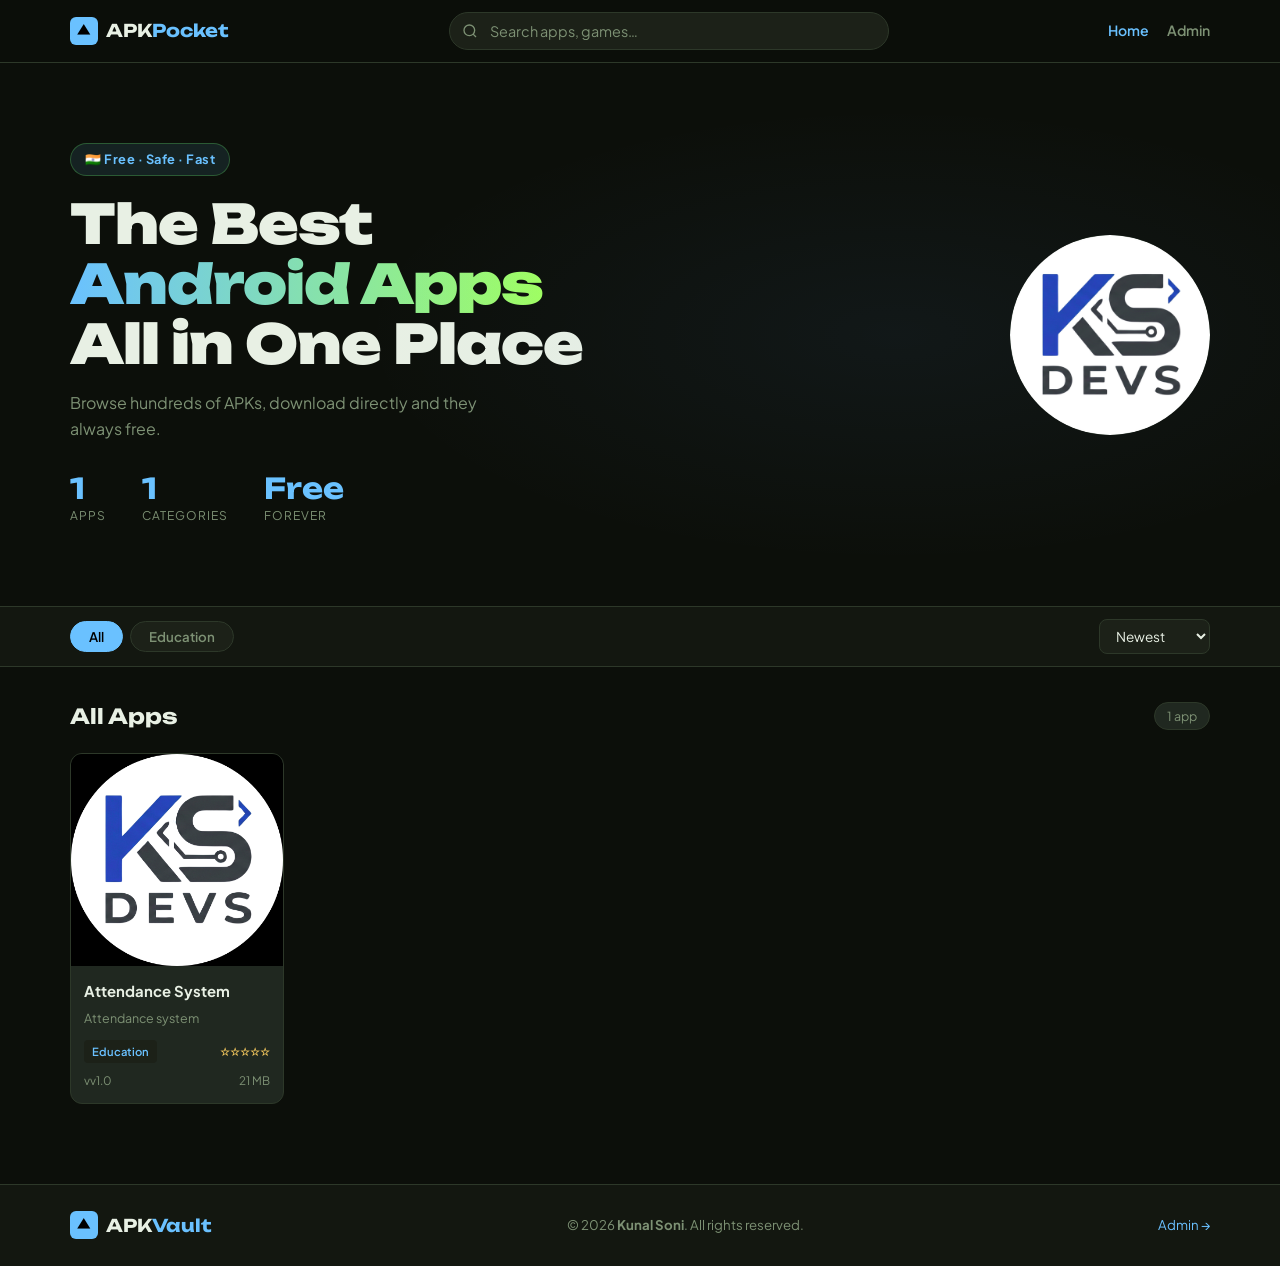
==== index.html @ 0b44deff "Change theme + remove theme button" ====
<!DOCTYPE html>
<html lang="en">

<head>
  <meta charset="UTF-8" />
  <meta name="viewport" content="width=device-width, initial-scale=1.0" />
  <meta name="description"
    content="APKPocket – Browse and download the best Android APK files. Fast, safe, and free." />
  <meta name="keywords" content="APK download, Android apps, free APK, APK store" />
  <meta property="og:title" content="APKPocket – Android App Store" />
  <meta property="og:description" content="Browse and download Android APKs for free." />
  <title>APKPocket – Android App Store</title>
  <link rel="preconnect" href="https://fonts.googleapis.com" />
  <link
    href="https://fonts.googleapis.com/css2?family=Plus+Jakarta+Sans:wght@300;400;500;600;700;800&family=Unbounded:wght@700;900&display=swap"
    rel="stylesheet" />
  <link rel="stylesheet" href="styles.css" />
</head>

<body>

  <!-- NAVBAR -->
  <header class="navbar">
    <div class="nav-inner">
      <a href="index.html" class="logo">
        <div class="logo-mark">▲</div>
        <span>APK<strong>Pocket</strong></span>
      </a>
      <div class="search-wrap">
        <svg class="search-icon" viewBox="0 0 24 24" fill="none" stroke="currentColor" stroke-width="2">
          <circle cx="11" cy="11" r="8" />
          <path d="m21 21-4.35-4.35" />
        </svg>
        <input type="text" id="searchInput" placeholder="Search apps, games…" autocomplete="off" />
      </div>
      <nav class="nav-links">
        <a href="index.html" class="active">Home</a>
        <a href="admin.html">Admin</a>
        <!-- <button class="theme-btn" id="themeBtn" title="Toggle theme">
          <svg id="moonIcon" viewBox="0 0 24 24" fill="none" stroke="currentColor" stroke-width="2">
            <path d="M21 12.79A9 9 0 1 1 11.21 3 7 7 0 0 0 21 12.79z" />
          </svg>
          <svg id="sunIcon" class="hidden" viewBox="0 0 24 24" fill="none" stroke="currentColor" stroke-width="2">
            <circle cx="12" cy="12" r="5" />
            <line x1="12" y1="1" x2="12" y2="3" />
            <line x1="12" y1="21" x2="12" y2="23" />
            <line x1="4.22" y1="4.22" x2="5.64" y2="5.64" />
            <line x1="18.36" y1="18.36" x2="19.78" y2="19.78" />
            <line x1="1" y1="12" x2="3" y2="12" />
            <line x1="21" y1="12" x2="23" y2="12" />
            <line x1="4.22" y1="19.78" x2="5.64" y2="18.36" />
            <line x1="18.36" y1="5.64" x2="19.78" y2="4.22" />
          </svg>
        </button> -->
      </nav>
    </div>
  </header>

  <!-- HERO -->
  <section class="hero">
    <div class="hero-bg"></div>
    <div class="hero-inner container">
      <div class="hero-text">
        <div class="hero-badge">🇮🇳 Free · Safe · Fast</div>
        <h1>The Best <span class="grad">Android Apps</span><br />All in One Place</h1>
        <p>Browse hundreds of APKs, download directly and they always free.</p>
        <div class="hero-stats" id="heroStats">
          <div class="hstat"><span id="statTotal">0</span><small>Apps</small></div>
          <div class="hstat"><span id="statCats">0</span><small>Categories</small></div>
          <div class="hstat"><span>Free</span><small>Forever</small></div>
        </div>
      </div>
      <div class="hero-art">
        <div class="orbit-ring r1"></div>
        <div class="orbit-ring r2"></div>
        <div class="orbit-ring r3"></div>
        <div class="orbit-center"><img src="Assets/KSdevs-Logo.png" alt="Devs-Logo"></div>
      </div>
    </div>
  </section>

  <!-- FILTER BAR -->
  <section class="filter-bar">
    <div class="container filter-inner">
      <div class="cats" id="catBar">
        <button class="cat active" data-cat="all">All</button>
      </div>
      <select id="sortSel">
        <option value="newest">Newest</option>
        <option value="name">A–Z</option>
        <option value="rating">Top Rated</option>
      </select>
    </div>
  </section>

  <!-- APP GRID -->
  <main class="container main-content">
    <div class="grid-header">
      <h2 id="gridTitle">All Apps</h2>
      <span class="badge" id="countBadge"></span>
    </div>
    <div class="app-grid" id="appGrid">
      <!-- skeleton -->
      <div class="card skeleton"></div>
      <div class="card skeleton"></div>
      <div class="card skeleton"></div>
      <div class="card skeleton"></div>
      <div class="card skeleton"></div>
      <div class="card skeleton"></div>
    </div>
    <div class="empty hidden" id="empty">
      <div class="empty-ico">🔍</div>
      <h3>No apps found</h3>
      <p>Try a different search or category.</p>
    </div>
  </main>

  <!-- FOOTER -->
  <footer class="footer">
    <div class="container footer-inner">
      <a href="index.html" class="logo">
        <div class="logo-mark">▲</div>
        <span>APK<strong>Vault</strong></span>
      </a>
      <p>© 2026 <strong>Kunal Soni</strong>. All rights reserved.</p>
      <a href="admin.html" class="footer-a">Admin →</a>
    </div>
  </footer>

  <script src="app.js"></script>
</body>

</html>
---- styles.css ----
/* ── Variables ─────────────────────────────────────────────────── */
:root {
  --bg: #0c0f0a;
  --bg2: #131710;
  --bg3: #1c2118;
  --surf: #202820;
  --bdr: #2d3829;
  --t1: #e8f0e4;
  --t2: #7d9174;
  --acc: #6ac1ff;
  --acc2: #397ce0;
  --accDim: rgba(106, 208, 255, 0.1);
  --red: #ff5f5f;
  --yellow: #ffd060;
  --r: 12px;
  --shadow: 0 4px 28px rgba(0, 0, 0, .5);
  --font: 'Plus Jakarta Sans', sans-serif;
  --fontD: 'Unbounded', sans-serif;
  --ease: cubic-bezier(.4, 0, .2, 1);
}

body.light {
  --bg: #f2f5ee;
  --bg2: #e6ebe0;
  --bg3: #d8e0d0;
  --surf: #ffffff;
  --bdr: #c8d4be;
  --t1: #1a2015;
  --t2: #5a6e50;
  --accDim: rgba(40, 140, 40, .08);
  --shadow: 0 4px 20px rgba(0, 0, 0, .10);
}

/* ── Reset ─────────────────────────────────────────────────────── */
*,
*::before,
*::after {
  box-sizing: border-box;
  margin: 0;
  padding: 0
}

html {
  scroll-behavior: smooth
}

body {
  font-family: var(--font);
  background: var(--bg);
  color: var(--t1);
  line-height: 1.65;
  min-height: 100vh;
  transition: background .25s var(--ease), color .25s var(--ease)
}

a {
  color: inherit;
  text-decoration: none
}

img {
  max-width: 100%;
  display: block
}

button {
  cursor: pointer;
  font-family: var(--font)
}

input,
select,
textarea {
  font-family: var(--font)
}

/* ── Container ─────────────────────────────────────────────────── */
.container {
  max-width: 1180px;
  margin: 0 auto;
  padding: 0 20px
}

/* ── Hidden ────────────────────────────────────────────────────── */
.hidden {
  display: none !important
}

/* ── Navbar ────────────────────────────────────────────────────── */
.navbar {
  position: sticky;
  top: 0;
  z-index: 100;
  background: rgba(12, 15, 10, .86);
  backdrop-filter: blur(18px);
  border-bottom: 1px solid var(--bdr);
}

body.light .navbar {
  background: rgba(242, 245, 238, .88)
}

.nav-inner {
  max-width: 1180px;
  margin: 0 auto;
  padding: 0 20px;
  height: 62px;
  display: flex;
  align-items: center;
  gap: 12px;
}

/* Logo */
.logo {
  display: flex;
  align-items: center;
  gap: 8px;
  font-family: var(--fontD);
  font-size: 1.1rem;
  font-weight: 700;
  flex-shrink: 0
}

.logo strong {
  color: var(--acc)
}

.logo-mark {
  width: 28px;
  height: 28px;
  background: var(--acc);
  color: #000;
  border-radius: 6px;
  display: grid;
  place-items: center;
  font-size: .9rem;
  font-weight: 900;
}

/* Search */
.search-wrap {
  flex: 1;
  max-width: 440px;
  position: relative;
  margin: 0 auto
}

.search-wrap input {
  width: 100%;
  padding: 9px 16px 9px 40px;
  background: var(--bg3);
  border: 1px solid var(--bdr);
  border-radius: 40px;
  color: var(--t1);
  font-size: .9rem;
  outline: none;
  transition: border-color .2s, box-shadow .2s;
}

.search-wrap input:focus {
  border-color: var(--acc);
  box-shadow: 0 0 0 3px rgba(109, 255, 106, .14)
}

.search-wrap input::placeholder {
  color: var(--t2)
}

.search-icon {
  position: absolute;
  left: 13px;
  top: 50%;
  transform: translateY(-50%);
  width: 16px;
  height: 16px;
  stroke: var(--t2);
  pointer-events: none;
}

/* Nav links */
.nav-links {
  display: flex;
  align-items: center;
  gap: 18px;
  flex-shrink: 0
}

.nav-links a {
  font-size: .88rem;
  font-weight: 600;
  color: var(--t2);
  transition: color .2s
}

.nav-links a:hover,
.nav-links a.active {
  color: var(--acc)
}

.theme-btn {
  background: var(--surf);
  border: 1px solid var(--bdr);
  border-radius: 50%;
  width: 36px;
  height: 36px;
  display: grid;
  place-items: center;
  color: var(--t2);
  transition: border-color .2s;
  flex-shrink: 0;
}

.theme-btn:hover {
  border-color: var(--acc)
}

.theme-btn svg {
  width: 16px;
  height: 16px;
  stroke: currentColor
}

/* ── Hero ──────────────────────────────────────────────────────── */
.hero {
  position: relative;
  overflow: hidden;
  padding: 80px 0
}

.hero-bg {
  position: absolute;
  inset: 0;
  background: radial-gradient(ellipse 60% 60% at 70% 50%, rgba(106, 166, 255, 0.06) 0%, transparent 70%);
  pointer-events: none;
}

.hero-inner {
  display: flex;
  align-items: center;
  justify-content: space-between;
  gap: 40px
}

.hero-text {
  flex: 1;
  max-width: 560px
}

.hero-badge {
  display: inline-block;
  padding: 5px 14px;
  background: var(--accDim);
  border: 1px solid rgba(109, 255, 106, .25);
  border-radius: 40px;
  font-size: .8rem;
  font-weight: 700;
  color: var(--acc);
  letter-spacing: .5px;
  margin-bottom: 18px;
}

.hero-text h1 {
  font-family: var(--fontD);
  font-size: clamp(2rem, 5vw, 3.4rem);
  font-weight: 900;
  line-height: 1.1;
  letter-spacing: -1px;
  margin-bottom: 16px;
}

.grad {
  background: linear-gradient(90deg, var(--acc), #a0ff60);
  -webkit-background-clip: text;
  -webkit-text-fill-color: transparent;
  background-clip: text;
}

.hero-text p {
  font-size: 1rem;
  color: var(--t2);
  max-width: 420px;
  margin-bottom: 32px
}

.hero-stats {
  display: flex;
  gap: 36px
}

.hstat {
  display: flex;
  flex-direction: column
}

.hstat span {
  font-family: var(--fontD);
  font-size: 1.8rem;
  font-weight: 700;
  color: var(--acc);
  line-height: 1
}

.hstat small {
  font-size: .75rem;
  color: var(--t2);
  text-transform: uppercase;
  letter-spacing: 1px;
  margin-top: 3px
}

/* Orbit art */
.hero-art {
  position: relative;
  width: 200px;
  height: 200px;
  flex-shrink: 0
}

.orbit-ring {
  position: absolute;
  border-radius: 50%;
  border: 1px solid rgba(109, 255, 106, .15);
  top: 50%;
  left: 50%;
  transform: translate(-50%, -50%);
  animation: spin linear infinite;
}

.r1 {
  width: 200px;
  height: 200px;
  animation-duration: 20s
}

.r2 {
  width: 140px;
  height: 140px;
  animation-duration: 14s;
  animation-direction: reverse
}

.r3 {
  width: 80px;
  height: 80px;
  animation-duration: 8s;
  border-color: rgba(109, 255, 106, .3)
}

@keyframes spin {
  to {
    transform: translate(-50%, -50%) rotate(360deg)
  }
}

.orbit-center img{

  position: absolute;
  top: 50%;
  left: 50%;
  transform: translate(-50%, -50%);
  border-radius: 50%;
  font-size: 2.8rem;
  animation: bob 3s ease-in-out infinite;
}


@keyframes bob {

  0%,
  100% {
    transform: translate(-50%, -50%)
  }

  50% {
    transform: translate(-50%, -58%)
  }
}

/* ── Filter Bar ────────────────────────────────────────────────── */
.filter-bar {
  background: var(--bg2);
  border-top: 1px solid var(--bdr);
  border-bottom: 1px solid var(--bdr);
  padding: 12px 0;
  position: sticky;
  top: 62px;
  z-index: 80;
}

.filter-inner {
  display: flex;
  align-items: center;
  gap: 14px;
  overflow-x: auto;
  scrollbar-width: none
}

.filter-inner::-webkit-scrollbar {
  display: none
}

.cats {
  display: flex;
  gap: 7px;
  flex: 1
}

.cat {
  padding: 6px 18px;
  background: var(--bg3);
  border: 1px solid var(--bdr);
  border-radius: 40px;
  color: var(--t2);
  font-size: .83rem;
  font-weight: 600;
  white-space: nowrap;
  transition: all .2s;
}

.cat:hover {
  border-color: var(--acc);
  color: var(--acc)
}

.cat.active {
  background: var(--acc);
  border-color: var(--acc);
  color: #000
}

.filter-inner select {
  padding: 7px 12px;
  background: var(--bg3);
  border: 1px solid var(--bdr);
  border-radius: 8px;
  color: var(--t1);
  font-size: .85rem;
  outline: none;
  flex-shrink: 0;
}

/* ── Main Content ──────────────────────────────────────────────── */
.main-content {
  padding: 32px 20px 80px
}

.grid-header {
  display: flex;
  align-items: center;
  justify-content: space-between;
  margin-bottom: 20px
}

.grid-header h2 {
  font-family: var(--fontD);
  font-size: 1.3rem;
  font-weight: 700
}

.badge {
  background: var(--surf);
  border: 1px solid var(--bdr);
  border-radius: 40px;
  padding: 3px 12px;
  font-size: .78rem;
  color: var(--t2);
}

/* ── App Grid ──────────────────────────────────────────────────── */
.app-grid {
  display: grid;
  grid-template-columns: repeat(auto-fill, minmax(210px, 1fr));
  gap: 18px
}

/* Card */
.card {
  background: var(--surf);
  border: 1px solid var(--bdr);
  border-radius: var(--r);
  overflow: hidden;
  cursor: pointer;
  display: flex;
  flex-direction: column;
  transition: transform .22s var(--ease), border-color .22s, box-shadow .22s;
  color: var(--t1);
  text-decoration: none;
}

.card:hover {
  transform: translateY(-5px);
  border-color: var(--acc);
  box-shadow: 0 8px 36px rgba(109, 255, 106, .12)
}

.card-img {
  width: 100%;
  aspect-ratio: 1;
  object-fit: cover;
  background: var(--bg3)
}

.card-body {
  padding: 13px;
  flex: 1;
  display: flex;
  flex-direction: column;
  gap: 5px
}

.card-name {
  font-weight: 700;
  font-size: .93rem;
  white-space: nowrap;
  overflow: hidden;
  text-overflow: ellipsis
}

.card-desc {
  font-size: .78rem;
  color: var(--t2);
  display: -webkit-box;
  -webkit-line-clamp: 2;
  -webkit-box-orient: vertical;
  overflow: hidden;
  flex: 1
}

.card-foot {
  display: flex;
  align-items: center;
  justify-content: space-between;
  font-size: .73rem;
  color: var(--t2);
  margin-top: 6px
}

.card-cat {
  background: var(--bg3);
  border-radius: 4px;
  padding: 2px 8px;
  font-size: .7rem;
  color: var(--acc);
  font-weight: 600
}

.card-stars {
  color: var(--yellow)
}

/* Skeleton */
.card.skeleton {
  min-height: 280px;
  animation: pulse 1.6s ease-in-out infinite;
  pointer-events: none
}

@keyframes pulse {

  0%,
  100% {
    opacity: .6
  }

  50% {
    opacity: .25
  }
}

/* Empty */
.empty {
  text-align: center;
  padding: 80px 20px;
  color: var(--t2)
}

.empty-ico {
  font-size: 4rem;
  margin-bottom: 16px
}

.empty h3 {
  font-size: 1.3rem;
  color: var(--t1);
  margin-bottom: 8px
}

/* ── Footer ────────────────────────────────────────────────────── */
.footer {
  background: var(--bg2);
  border-top: 1px solid var(--bdr);
  padding: 26px 0
}

.footer-inner {
  display: flex;
  align-items: center;
  justify-content: space-between;
  flex-wrap: wrap;
  gap: 14px
}

.footer p {
  font-size: .83rem;
  color: var(--t2)
}

.footer-a {
  font-size: .83rem;
  color: var(--acc)
}

/* ── Breadcrumb ────────────────────────────────────────────────── */
.breadcrumb {
  background: var(--bg2);
  border-bottom: 1px solid var(--bdr);
  padding: 11px 0
}

.breadcrumb .container {
  display: flex;
  align-items: center;
  gap: 8px;
  font-size: .83rem;
  color: var(--t2)
}

.breadcrumb a {
  color: var(--acc)
}

/* ── Spinner ───────────────────────────────────────────────────── */
.spinner {
  width: 38px;
  height: 38px;
  border: 3px solid var(--bdr);
  border-top-color: var(--acc);
  border-radius: 50%;
  animation: spin .7s linear infinite;
  margin: 0 auto 14px
}

.detail-load {
  text-align: center;
  padding: 80px 20px;
  color: var(--t2)
}

/* ── Detail page ───────────────────────────────────────────────── */
.detail-wrap {
  padding: 36px 20px 80px
}

.d-hero {
  display: flex;
  gap: 32px;
  align-items: flex-start;
  margin-bottom: 48px;
  flex-wrap: wrap
}

.d-icon {
  width: 110px;
  height: 110px;
  border-radius: 22px;
  object-fit: cover;
  border: 1px solid var(--bdr);
  box-shadow: var(--shadow);
  flex-shrink: 0
}

.d-meta {
  flex: 1;
  min-width: 220px
}

.d-meta h1 {
  font-family: var(--fontD);
  font-size: 1.9rem;
  font-weight: 900;
  margin-bottom: 4px
}

.d-cat {
  color: var(--t2);
  margin-bottom: 10px;
  font-size: .9rem
}

.d-stars {
  display: flex;
  align-items: center;
  gap: 8px;
  margin-bottom: 14px
}

.stars-show {
  color: var(--yellow);
  font-size: 1.05rem;
  letter-spacing: 2px
}

.rating-txt {
  font-size: .83rem;
  color: var(--t2)
}

.chips {
  display: flex;
  flex-wrap: wrap;
  gap: 7px;
  margin-bottom: 22px
}

.chip {
  padding: 4px 13px;
  background: var(--bg3);
  border: 1px solid var(--bdr);
  border-radius: 40px;
  font-size: .8rem;
  color: var(--t2)
}

.chip-g {
  border-color: var(--acc2);
  color: var(--acc)
}

.d-actions {
  display: flex;
  align-items: center;
  gap: 16px;
  flex-wrap: wrap
}

.btn-dl {
  display: inline-flex;
  align-items: center;
  gap: 8px;
  padding: 13px 28px;
  background: var(--acc);
  color: #000;
  border-radius: 10px;
  font-weight: 800;
  font-size: .95rem;
  transition: opacity .2s, transform .2s;
}

.btn-dl:hover {
  opacity: .85;
  transform: translateY(-1px)
}

.btn-dl svg {
  width: 18px;
  height: 18px;
  flex-shrink: 0
}

.dl-count {
  font-size: .83rem;
  color: var(--t2)
}

/* Screenshots */
.sec-title {
  font-family: var(--fontD);
  font-size: 1.1rem;
  font-weight: 700;
  margin-bottom: 16px;
  padding-bottom: 10px;
  border-bottom: 1px solid var(--bdr)
}

.ss-scroll {
  display: flex;
  gap: 10px;
  overflow-x: auto;
  padding-bottom: 8px;
  scrollbar-width: thin;
  scrollbar-color: var(--bdr) transparent
}

.ss-scroll img {
  height: 260px;
  width: auto;
  border-radius: 10px;
  border: 1px solid var(--bdr);
  flex-shrink: 0
}

.d-desc {
  color: var(--t2);
  line-height: 1.85;
  white-space: pre-wrap;
  margin-bottom: 0
}

/* Rate box */
.rate-box {
  margin-bottom: 0
}

.rate-sub {
  color: var(--t2);
  font-size: .88rem;
  margin-bottom: 12px
}

.stars-in {
  display: flex;
  gap: 5px;
  margin-bottom: 12px
}

.s {
  font-size: 2rem;
  color: var(--bdr);
  cursor: pointer;
  transition: color .15s, transform .15s;
  user-select: none
}

.s:hover,
.s.on {
  color: var(--yellow);
  transform: scale(1.12)
}

.rated-ok {
  color: var(--acc);
  font-size: .88rem
}

/* Version list */
.ver-list {
  display: flex;
  flex-direction: column;
  gap: 10px
}

.ver-item {
  display: flex;
  align-items: center;
  justify-content: space-between;
  padding: 13px 16px;
  background: var(--surf);
  border: 1px solid var(--bdr);
  border-radius: 10px;
  flex-wrap: wrap;
  gap: 8px
}

.ver-tag {
  background: var(--acc);
  color: #000;
  border-radius: 6px;
  padding: 2px 10px;
  font-size: .78rem;
  font-weight: 800
}

.ver-note {
  color: var(--t2);
  font-size: .83rem
}

.ver-date {
  color: var(--t2);
  font-size: .78rem
}

/* Detail sections spacing */
.detail-wrap section {
  margin-bottom: 44px
}

.detail-wrap section:last-child {
  margin-bottom: 0
}

/* ── Alerts ────────────────────────────────────────────────────── */
.alert {
  padding: 11px 16px;
  border-radius: 10px;
  font-size: .88rem;
  margin: 10px 0
}

.alert.success {
  background: rgba(109, 255, 106, .1);
  color: var(--acc);
  border: 1px solid rgba(109, 255, 106, .3)
}

.alert.error {
  background: rgba(255, 95, 95, .1);
  color: var(--red);
  border: 1px solid rgba(255, 95, 95, .3)
}

.alert.info {
  background: var(--accDim);
  color: var(--acc);
  border: 1px solid rgba(109, 255, 106, .25)
}

/* ════════════════════════════════
   ADMIN PAGE
   ════════════════════════════════ */
.admin-pg {
  padding: 36px 20px 80px
}

.admin-top {
  margin-bottom: 28px
}

.admin-h1 {
  font-family: var(--fontD);
  font-size: 1.8rem;
  font-weight: 900;
  margin-bottom: 8px
}

.admin-sub {
  color: var(--t2);
  font-size: .9rem
}

.admin-sub code {
  background: var(--bg3);
  padding: 2px 6px;
  border-radius: 4px;
  font-size: .85rem
}

.how-box {
  background: var(--accDim);
  border: 1px solid rgba(109, 255, 106, .2);
  border-radius: var(--r);
  padding: 22px 24px;
  margin-bottom: 28px;
}

.how-box h2 {
  font-size: 1rem;
  font-weight: 700;
  margin-bottom: 12px;
  color: var(--acc)
}

.how-box ol {
  padding-left: 20px;
  display: flex;
  flex-direction: column;
  gap: 7px
}

.how-box li {
  font-size: .88rem;
  color: var(--t1)
}

.how-box code {
  background: rgba(0, 0, 0, .25);
  padding: 1px 6px;
  border-radius: 4px;
  font-size: .82rem
}

.admin-card {
  background: var(--surf);
  border: 1px solid var(--bdr);
  border-radius: var(--r);
  padding: 28px;
  margin-bottom: 24px
}

.admin-card h2 {
  font-family: var(--fontD);
  font-size: 1.1rem;
  font-weight: 700;
  margin-bottom: 22px
}

.fg {
  display: flex;
  flex-direction: column;
  gap: 6px;
  margin-bottom: 16px
}

.fg2 {
  display: grid;
  grid-template-columns: 1fr 1fr;
  gap: 16px
}

.fg label {
  font-size: .8rem;
  font-weight: 700;
  color: var(--t2);
  text-transform: uppercase;
  letter-spacing: .5px
}

.fg input,
.fg select,
.fg textarea {
  padding: 10px 14px;
  background: var(--bg3);
  border: 1px solid var(--bdr);
  border-radius: 9px;
  color: var(--t1);
  font-size: .9rem;
  outline: none;
  resize: vertical;
  transition: border-color .2s;
}

.fg input:focus,
.fg select:focus,
.fg textarea:focus {
  border-color: var(--acc)
}

.fg input::placeholder,
.fg textarea::placeholder {
  color: var(--t2)
}

.hint {
  font-size: .75rem;
  color: var(--t2);
  margin-top: 3px
}

.hint code {
  background: var(--bg3);
  padding: 1px 5px;
  border-radius: 4px
}

.admin-actions {
  display: flex;
  gap: 12px;
  margin-top: 8px;
  flex-wrap: wrap
}

.btn-gen {
  padding: 12px 26px;
  background: var(--acc);
  color: #000;
  border: none;
  border-radius: 9px;
  font-weight: 800;
  font-size: .95rem;
  transition: opacity .2s
}

.btn-gen:hover {
  opacity: .82
}

.btn-clear {
  padding: 12px 20px;
  background: transparent;
  border: 1px solid var(--bdr);
  border-radius: 9px;
  color: var(--t1);
  font-size: .9rem;
  transition: border-color .2s
}

.btn-clear:hover {
  border-color: var(--acc)
}

/* Output card */
.output-card {
  background: var(--surf);
  border: 2px solid var(--acc);
  border-radius: var(--r);
  padding: 28px;
  margin-bottom: 24px
}

.output-header {
  display: flex;
  align-items: center;
  justify-content: space-between;
  margin-bottom: 16px
}

.output-header h2 {
  font-family: var(--fontD);
  font-size: 1.1rem;
  font-weight: 700
}

.btn-copy {
  padding: 8px 18px;
  background: var(--acc);
  color: #000;
  border: none;
  border-radius: 8px;
  font-weight: 700;
  font-size: .85rem;
  transition: opacity .2s
}

.btn-copy:hover {
  opacity: .8
}

.json-out {
  background: var(--bg);
  border: 1px solid var(--bdr);
  border-radius: 8px;
  padding: 16px;
  font-family: monospace;
  font-size: .82rem;
  color: var(--acc);
  overflow-x: auto;
  white-space: pre;
  line-height: 1.6;
}

.steps-after {
  margin-top: 20px;
  background: var(--bg2);
  border-radius: 10px;
  padding: 16px 20px
}

.steps-after h3 {
  font-size: .9rem;
  font-weight: 700;
  margin-bottom: 10px;
  color: var(--t1)
}

.steps-after ol {
  padding-left: 20px;
  display: flex;
  flex-direction: column;
  gap: 6px
}

.steps-after li {
  font-size: .85rem;
  color: var(--t2)
}

.steps-after code {
  background: var(--bg3);
  padding: 1px 5px;
  border-radius: 4px;
  font-size: .8rem;
  color: var(--t1)
}

.steps-after strong {
  color: var(--t1)
}

/* ── Responsive ────────────────────────────────────────────────── */
@media(max-width:768px) {
  .hero {
    padding: 48px 0
  }

  .hero-art {
    display: none
  }

  .hero-text h1 {
    font-size: 2rem
  }

  .hero-stats {
    gap: 22px
  }

  .app-grid {
    grid-template-columns: repeat(auto-fill, minmax(155px, 1fr));
    gap: 13px
  }

  .d-hero {
    flex-direction: column
  }

  .d-icon {
    width: 84px;
    height: 84px
  }

  .fg2 {
    grid-template-columns: 1fr
  }

  .nav-links a:not(.active) {
    display: none
  }
}

@media(max-width:480px) {
  .nav-inner {
    gap: 8px
  }

  .search-wrap {
    max-width: 100%
  }
}
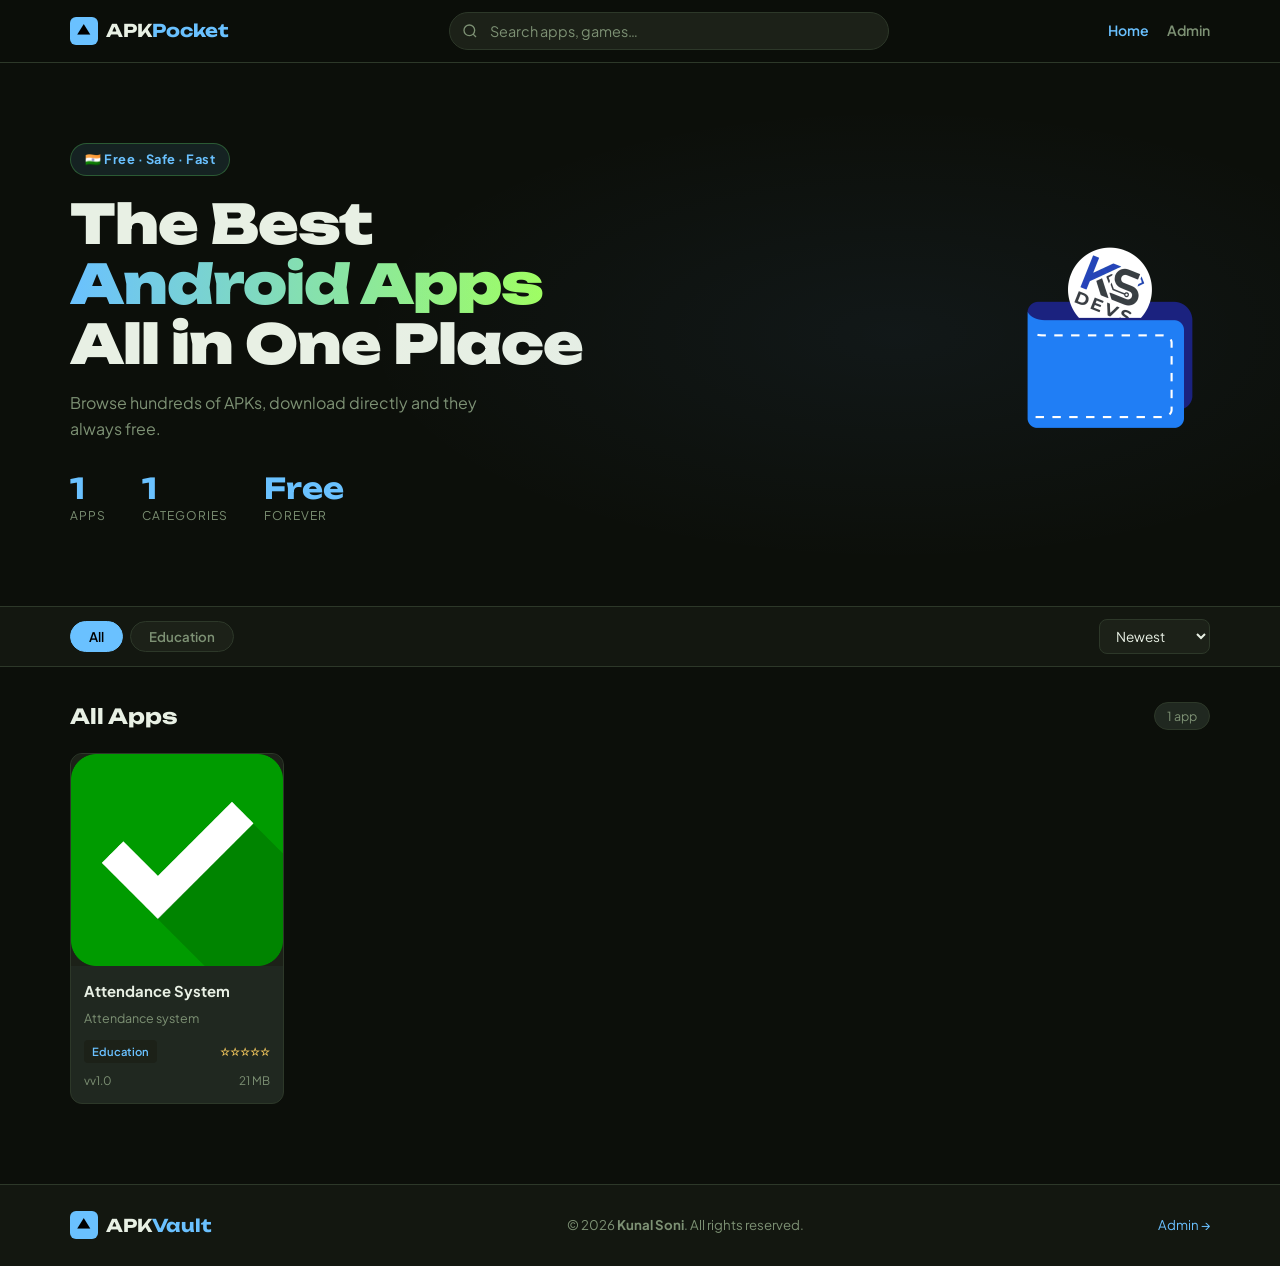
==== commit 37673efc: "ApkPocket Icon Change" ====
--- a/index.html
+++ b/index.html
@@ -71,10 +71,10 @@
         </div>
       </div>
       <div class="hero-art">
-        <div class="orbit-ring r1"></div>
+        <!-- <div class="orbit-ring r1"></div>
         <div class="orbit-ring r2"></div>
-        <div class="orbit-ring r3"></div>
-        <div class="orbit-center"><img src="Assets/KSdevs-Logo.png" alt="Devs-Logo"></div>
+        <div class="orbit-ring r3"></div> -->
+        <div class="orbit-center"><img src="Assets/Ksdevs.png" alt="Devs-Logo"></div>
       </div>
     </div>
   </section>
--- a/styles.css
+++ b/styles.css
@@ -358,7 +358,7 @@
   top: 50%;
   left: 50%;
   transform: translate(-50%, -50%);
-  border-radius: 50%;
+
   font-size: 2.8rem;
   animation: bob 3s ease-in-out infinite;
 }
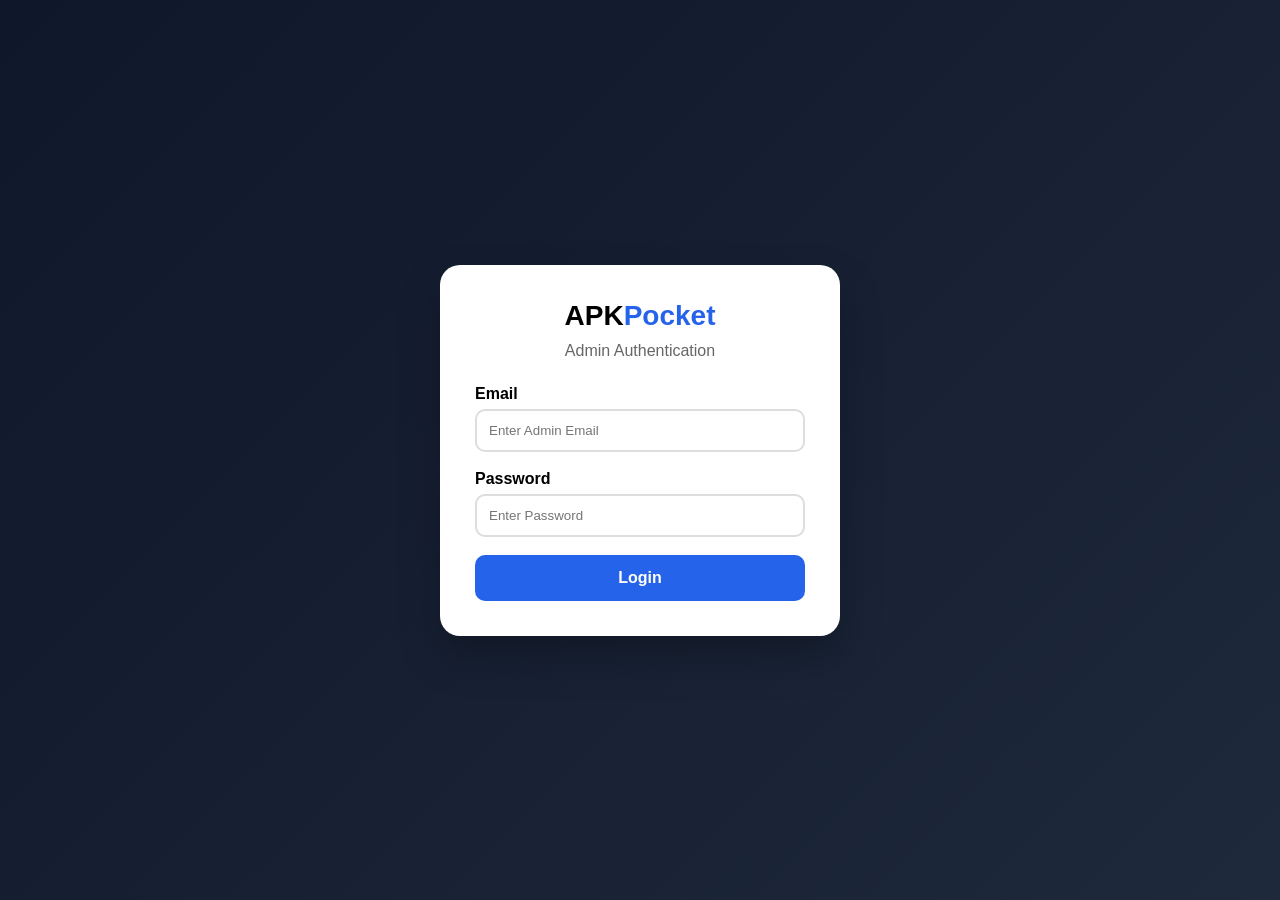
==== commit 67cd6238: "Admit Authondication added" ====
--- a/index.html
+++ b/index.html
@@ -1,133 +1,147 @@
 <!DOCTYPE html>
 <html lang="en">
+<head>
+<meta charset="UTF-8">
+<meta name="viewport" content="width=device-width, initial-scale=1.0">
+<title>Admin Login - APKPocket</title>
 
-<head>
-  <meta charset="UTF-8" />
-  <meta name="viewport" content="width=device-width, initial-scale=1.0" />
-  <meta name="description"
-    content="APKPocket – Browse and download the best Android APK files. Fast, safe, and free." />
-  <meta name="keywords" content="APK download, Android apps, free APK, APK store" />
-  <meta property="og:title" content="APKPocket – Android App Store" />
-  <meta property="og:description" content="Browse and download Android APKs for free." />
-  <title>APKPocket – Android App Store</title>
-  <link rel="preconnect" href="https://fonts.googleapis.com" />
-  <link
-    href="https://fonts.googleapis.com/css2?family=Plus+Jakarta+Sans:wght@300;400;500;600;700;800&family=Unbounded:wght@700;900&display=swap"
-    rel="stylesheet" />
-  <link rel="stylesheet" href="styles.css" />
+<style>
+*{
+    margin:0;
+    padding:0;
+    box-sizing:border-box;
+    font-family:'Plus Jakarta Sans',sans-serif;
+}
+
+body{
+    min-height:100vh;
+    display:flex;
+    justify-content:center;
+    align-items:center;
+    background:linear-gradient(135deg,#0f172a,#1e293b);
+}
+
+.login-box{
+    width:400px;
+    max-width:90%;
+    background:#fff;
+    padding:35px;
+    border-radius:20px;
+    box-shadow:0 20px 40px rgba(0,0,0,.25);
+}
+
+.logo{
+    text-align:center;
+    font-size:28px;
+    font-weight:800;
+    margin-bottom:10px;
+}
+
+.logo span{
+    color:#2563eb;
+}
+
+.subtitle{
+    text-align:center;
+    color:#666;
+    margin-bottom:25px;
+}
+
+.input-group{
+    margin-bottom:18px;
+}
+
+.input-group label{
+    display:block;
+    margin-bottom:6px;
+    font-weight:600;
+}
+
+.input-group input{
+    width:100%;
+    padding:12px;
+    border:2px solid #ddd;
+    border-radius:10px;
+    outline:none;
+    transition:.3s;
+}
+
+.input-group input:focus{
+    border-color:#2563eb;
+}
+
+.login-btn{
+    width:100%;
+    border:none;
+    padding:14px;
+    background:#2563eb;
+    color:white;
+    font-size:16px;
+    font-weight:700;
+    border-radius:10px;
+    cursor:pointer;
+}
+
+.login-btn:hover{
+    background:#1d4ed8;
+}
+
+.error{
+    color:red;
+    text-align:center;
+    margin-top:12px;
+    display:none;
+}
+</style>
 </head>
 
 <body>
 
-  <!-- NAVBAR -->
-  <header class="navbar">
-    <div class="nav-inner">
-      <a href="index.html" class="logo">
-        <div class="logo-mark">▲</div>
-        <span>APK<strong>Pocket</strong></span>
-      </a>
-      <div class="search-wrap">
-        <svg class="search-icon" viewBox="0 0 24 24" fill="none" stroke="currentColor" stroke-width="2">
-          <circle cx="11" cy="11" r="8" />
-          <path d="m21 21-4.35-4.35" />
-        </svg>
-        <input type="text" id="searchInput" placeholder="Search apps, games…" autocomplete="off" />
-      </div>
-      <nav class="nav-links">
-        <a href="index.html" class="active">Home</a>
-        <a href="admin.html">Admin</a>
-        <!-- <button class="theme-btn" id="themeBtn" title="Toggle theme">
-          <svg id="moonIcon" viewBox="0 0 24 24" fill="none" stroke="currentColor" stroke-width="2">
-            <path d="M21 12.79A9 9 0 1 1 11.21 3 7 7 0 0 0 21 12.79z" />
-          </svg>
-          <svg id="sunIcon" class="hidden" viewBox="0 0 24 24" fill="none" stroke="currentColor" stroke-width="2">
-            <circle cx="12" cy="12" r="5" />
-            <line x1="12" y1="1" x2="12" y2="3" />
-            <line x1="12" y1="21" x2="12" y2="23" />
-            <line x1="4.22" y1="4.22" x2="5.64" y2="5.64" />
-            <line x1="18.36" y1="18.36" x2="19.78" y2="19.78" />
-            <line x1="1" y1="12" x2="3" y2="12" />
-            <line x1="21" y1="12" x2="23" y2="12" />
-            <line x1="4.22" y1="19.78" x2="5.64" y2="18.36" />
-            <line x1="18.36" y1="5.64" x2="19.78" y2="4.22" />
-          </svg>
-        </button> -->
-      </nav>
+<div class="login-box">
+    <div class="logo">APK<span>Pocket</span></div>
+    <p class="subtitle">Admin Authentication</p>
+
+    <div class="input-group">
+        <label>Email</label>
+        <input type="email" id="email" placeholder="Enter Admin Email">
     </div>
-  </header>
 
-  <!-- HERO -->
-  <section class="hero">
-    <div class="hero-bg"></div>
-    <div class="hero-inner container">
-      <div class="hero-text">
-        <div class="hero-badge">🇮🇳 Free · Safe · Fast</div>
-        <h1>The Best <span class="grad">Android Apps</span><br />All in One Place</h1>
-        <p>Browse hundreds of APKs, download directly and they always free.</p>
-        <div class="hero-stats" id="heroStats">
-          <div class="hstat"><span id="statTotal">0</span><small>Apps</small></div>
-          <div class="hstat"><span id="statCats">0</span><small>Categories</small></div>
-          <div class="hstat"><span>Free</span><small>Forever</small></div>
-        </div>
-      </div>
-      <div class="hero-art">
-        <!-- <div class="orbit-ring r1"></div>
-        <div class="orbit-ring r2"></div>
-        <div class="orbit-ring r3"></div> -->
-        <div class="orbit-center"><img src="Assets/Ksdevs.png" alt="Devs-Logo"></div>
-      </div>
+    <div class="input-group">
+        <label>Password</label>
+        <input type="password" id="password" placeholder="Enter Password">
     </div>
-  </section>
 
-  <!-- FILTER BAR -->
-  <section class="filter-bar">
-    <div class="container filter-inner">
-      <div class="cats" id="catBar">
-        <button class="cat active" data-cat="all">All</button>
-      </div>
-      <select id="sortSel">
-        <option value="newest">Newest</option>
-        <option value="name">A–Z</option>
-        <option value="rating">Top Rated</option>
-      </select>
-    </div>
-  </section>
+    <button class="login-btn" onclick="login()">
+        Login
+    </button>
 
-  <!-- APP GRID -->
-  <main class="container main-content">
-    <div class="grid-header">
-      <h2 id="gridTitle">All Apps</h2>
-      <span class="badge" id="countBadge"></span>
-    </div>
-    <div class="app-grid" id="appGrid">
-      <!-- skeleton -->
-      <div class="card skeleton"></div>
-      <div class="card skeleton"></div>
-      <div class="card skeleton"></div>
-      <div class="card skeleton"></div>
-      <div class="card skeleton"></div>
-      <div class="card skeleton"></div>
-    </div>
-    <div class="empty hidden" id="empty">
-      <div class="empty-ico">🔍</div>
-      <h3>No apps found</h3>
-      <p>Try a different search or category.</p>
-    </div>
-  </main>
+    <p id="error" class="error">
+        Invalid Email or Password
+    </p>
+</div>
 
-  <!-- FOOTER -->
-  <footer class="footer">
-    <div class="container footer-inner">
-      <a href="index.html" class="logo">
-        <div class="logo-mark">▲</div>
-        <span>APK<strong>Vault</strong></span>
-      </a>
-      <p>© 2026 <strong>Kunal Soni</strong>. All rights reserved.</p>
-      <a href="admin.html" class="footer-a">Admin →</a>
-    </div>
-  </footer>
+<script>
+function login() {
 
-  <script src="app.js"></script>
+    const adminEmail = "admin@apkpocket.com";
+    const adminPassword = "Kunal@123";
+
+    const email = document.getElementById("email").value;
+    const password = document.getElementById("password").value;
+
+    if(email === adminEmail && password === adminPassword){
+
+        localStorage.setItem("adminLoggedIn","true");
+
+        window.location.href = "Admin.html";
+
+    } else {
+
+        document.getElementById("error").style.display = "block";
+
+    }
+}
+</script>
+
 </body>
-
 </html>
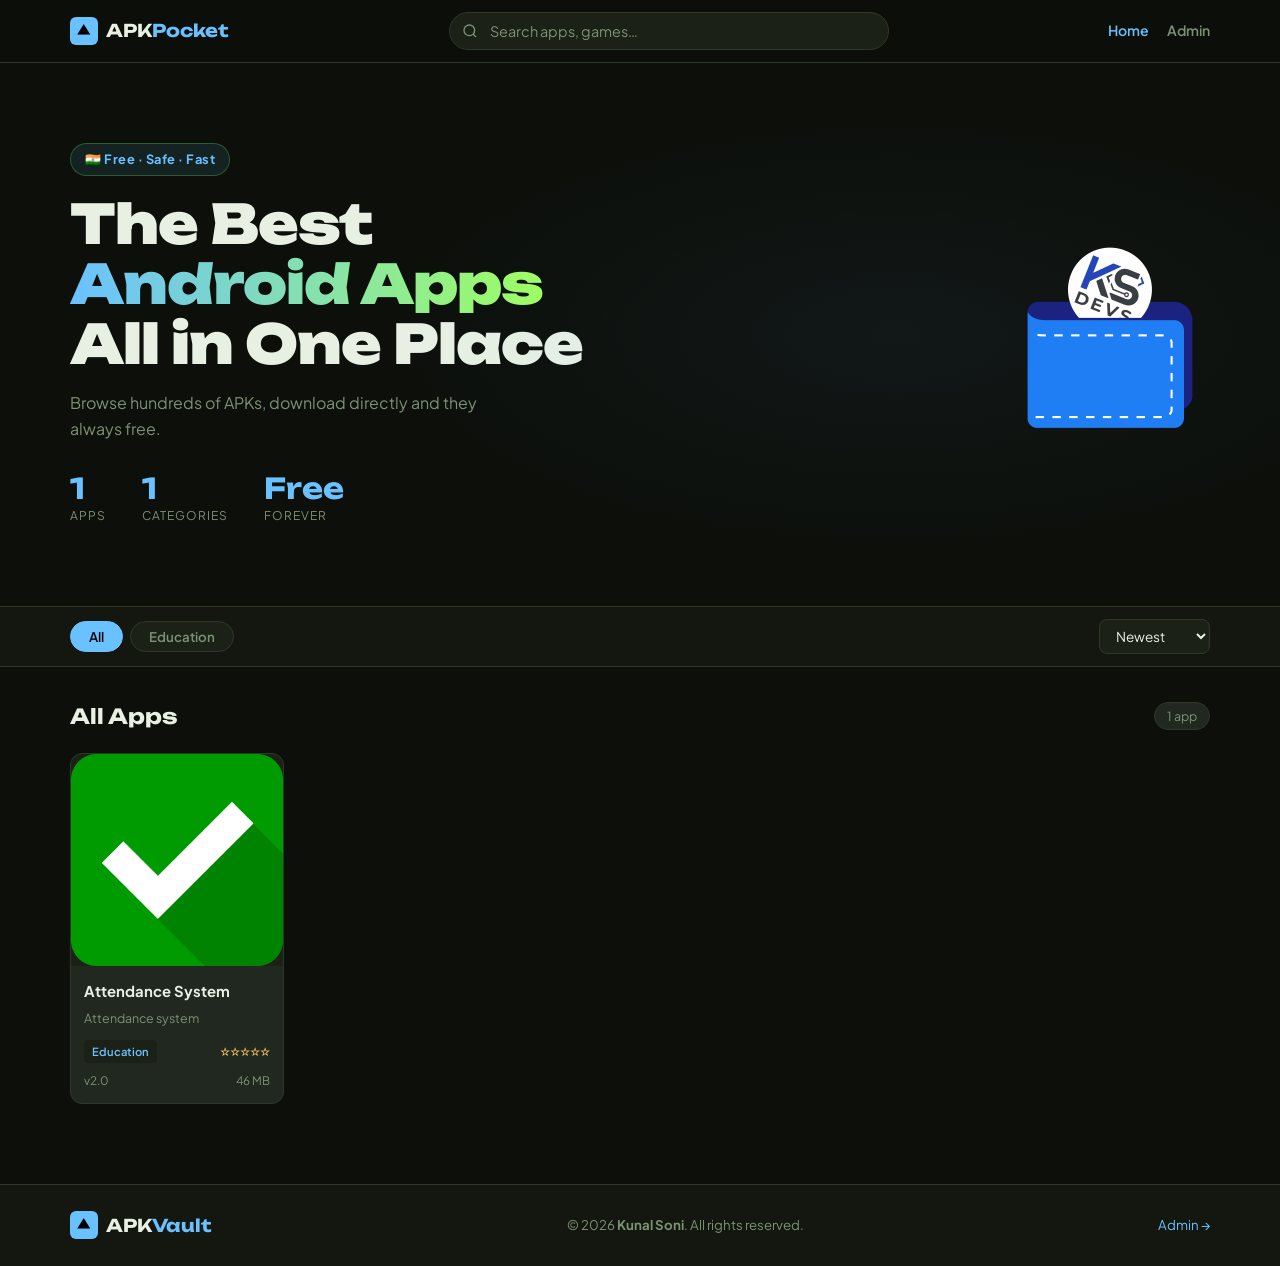
==== commit 775112e4: "index reupload" ====
--- a/index.html
+++ b/index.html
@@ -1,147 +1,133 @@
 <!DOCTYPE html>
 <html lang="en">
+
 <head>
-<meta charset="UTF-8">
-<meta name="viewport" content="width=device-width, initial-scale=1.0">
-<title>Admin Login - APKPocket</title>
-
-<style>
-*{
-    margin:0;
-    padding:0;
-    box-sizing:border-box;
-    font-family:'Plus Jakarta Sans',sans-serif;
-}
-
-body{
-    min-height:100vh;
-    display:flex;
-    justify-content:center;
-    align-items:center;
-    background:linear-gradient(135deg,#0f172a,#1e293b);
-}
-
-.login-box{
-    width:400px;
-    max-width:90%;
-    background:#fff;
-    padding:35px;
-    border-radius:20px;
-    box-shadow:0 20px 40px rgba(0,0,0,.25);
-}
-
-.logo{
-    text-align:center;
-    font-size:28px;
-    font-weight:800;
-    margin-bottom:10px;
-}
-
-.logo span{
-    color:#2563eb;
-}
-
-.subtitle{
-    text-align:center;
-    color:#666;
-    margin-bottom:25px;
-}
-
-.input-group{
-    margin-bottom:18px;
-}
-
-.input-group label{
-    display:block;
-    margin-bottom:6px;
-    font-weight:600;
-}
-
-.input-group input{
-    width:100%;
-    padding:12px;
-    border:2px solid #ddd;
-    border-radius:10px;
-    outline:none;
-    transition:.3s;
-}
-
-.input-group input:focus{
-    border-color:#2563eb;
-}
-
-.login-btn{
-    width:100%;
-    border:none;
-    padding:14px;
-    background:#2563eb;
-    color:white;
-    font-size:16px;
-    font-weight:700;
-    border-radius:10px;
-    cursor:pointer;
-}
-
-.login-btn:hover{
-    background:#1d4ed8;
-}
-
-.error{
-    color:red;
-    text-align:center;
-    margin-top:12px;
-    display:none;
-}
-</style>
+  <meta charset="UTF-8" />
+  <meta name="viewport" content="width=device-width, initial-scale=1.0" />
+  <meta name="description"
+    content="APKPocket – Browse and download the best Android APK files. Fast, safe, and free." />
+  <meta name="keywords" content="APK download, Android apps, free APK, APK store" />
+  <meta property="og:title" content="APKPocket – Android App Store" />
+  <meta property="og:description" content="Browse and download Android APKs for free." />
+  <title>APKPocket – Android App Store</title>
+  <link rel="preconnect" href="https://fonts.googleapis.com" />
+  <link
+    href="https://fonts.googleapis.com/css2?family=Plus+Jakarta+Sans:wght@300;400;500;600;700;800&family=Unbounded:wght@700;900&display=swap"
+    rel="stylesheet" />
+  <link rel="stylesheet" href="styles.css" />
 </head>
 
 <body>
 
-<div class="login-box">
-    <div class="logo">APK<span>Pocket</span></div>
-    <p class="subtitle">Admin Authentication</p>
+  <!-- NAVBAR -->
+  <header class="navbar">
+    <div class="nav-inner">
+      <a href="index.html" class="logo">
+        <div class="logo-mark">▲</div>
+        <span>APK<strong>Pocket</strong></span>
+      </a>
+      <div class="search-wrap">
+        <svg class="search-icon" viewBox="0 0 24 24" fill="none" stroke="currentColor" stroke-width="2">
+          <circle cx="11" cy="11" r="8" />
+          <path d="m21 21-4.35-4.35" />
+        </svg>
+        <input type="text" id="searchInput" placeholder="Search apps, games…" autocomplete="off" />
+      </div>
+      <nav class="nav-links">
+        <a href="index.html" class="active">Home</a>
+        <a href="AdminAuth.html">Admin</a>
+        <!-- <button class="theme-btn" id="themeBtn" title="Toggle theme">
+          <svg id="moonIcon" viewBox="0 0 24 24" fill="none" stroke="currentColor" stroke-width="2">
+            <path d="M21 12.79A9 9 0 1 1 11.21 3 7 7 0 0 0 21 12.79z" />
+          </svg>
+          <svg id="sunIcon" class="hidden" viewBox="0 0 24 24" fill="none" stroke="currentColor" stroke-width="2">
+            <circle cx="12" cy="12" r="5" />
+            <line x1="12" y1="1" x2="12" y2="3" />
+            <line x1="12" y1="21" x2="12" y2="23" />
+            <line x1="4.22" y1="4.22" x2="5.64" y2="5.64" />
+            <line x1="18.36" y1="18.36" x2="19.78" y2="19.78" />
+            <line x1="1" y1="12" x2="3" y2="12" />
+            <line x1="21" y1="12" x2="23" y2="12" />
+            <line x1="4.22" y1="19.78" x2="5.64" y2="18.36" />
+            <line x1="18.36" y1="5.64" x2="19.78" y2="4.22" />
+          </svg>
+        </button> -->
+      </nav>
+    </div>
+  </header>
 
-    <div class="input-group">
-        <label>Email</label>
-        <input type="email" id="email" placeholder="Enter Admin Email">
+  <!-- HERO -->
+  <section class="hero">
+    <div class="hero-bg"></div>
+    <div class="hero-inner container">
+      <div class="hero-text">
+        <div class="hero-badge">🇮🇳 Free · Safe · Fast</div>
+        <h1>The Best <span class="grad">Android Apps</span><br />All in One Place</h1>
+        <p>Browse hundreds of APKs, download directly and they always free.</p>
+        <div class="hero-stats" id="heroStats">
+          <div class="hstat"><span id="statTotal">0</span><small>Apps</small></div>
+          <div class="hstat"><span id="statCats">0</span><small>Categories</small></div>
+          <div class="hstat"><span>Free</span><small>Forever</small></div>
+        </div>
+      </div>
+      <div class="hero-art">
+        <!-- <div class="orbit-ring r1"></div>
+        <div class="orbit-ring r2"></div>
+        <div class="orbit-ring r3"></div> -->
+        <div class="orbit-center"><img src="Assets/Ksdevs.png" alt="Devs-Logo"></div>
+      </div>
     </div>
+  </section>
 
-    <div class="input-group">
-        <label>Password</label>
-        <input type="password" id="password" placeholder="Enter Password">
+  <!-- FILTER BAR -->
+  <section class="filter-bar">
+    <div class="container filter-inner">
+      <div class="cats" id="catBar">
+        <button class="cat active" data-cat="all">All</button>
+      </div>
+      <select id="sortSel">
+        <option value="newest">Newest</option>
+        <option value="name">A–Z</option>
+        <option value="rating">Top Rated</option>
+      </select>
     </div>
+  </section>
 
-    <button class="login-btn" onclick="login()">
-        Login
-    </button>
+  <!-- APP GRID -->
+  <main class="container main-content">
+    <div class="grid-header">
+      <h2 id="gridTitle">All Apps</h2>
+      <span class="badge" id="countBadge"></span>
+    </div>
+    <div class="app-grid" id="appGrid">
+      <!-- skeleton -->
+      <div class="card skeleton"></div>
+      <div class="card skeleton"></div>
+      <div class="card skeleton"></div>
+      <div class="card skeleton"></div>
+      <div class="card skeleton"></div>
+      <div class="card skeleton"></div>
+    </div>
+    <div class="empty hidden" id="empty">
+      <div class="empty-ico">🔍</div>
+      <h3>No apps found</h3>
+      <p>Try a different search or category.</p>
+    </div>
+  </main>
 
-    <p id="error" class="error">
-        Invalid Email or Password
-    </p>
-</div>
+  <!-- FOOTER -->
+  <footer class="footer">
+    <div class="container footer-inner">
+      <a href="index.html" class="logo">
+        <div class="logo-mark">▲</div>
+        <span>APK<strong>Vault</strong></span>
+      </a>
+      <p>© 2026 <strong>Kunal Soni</strong>. All rights reserved.</p>
+      <a href="AdminAuth.html" class="footer-a">Admin →</a>
+    </div>
+  </footer>
 
-<script>
-function login() {
+  <script src="app.js"></script>
+</body>
 
-    const adminEmail = "admin@apkpocket.com";
-    const adminPassword = "Kunal@123";
-
-    const email = document.getElementById("email").value;
-    const password = document.getElementById("password").value;
-
-    if(email === adminEmail && password === adminPassword){
-
-        localStorage.setItem("adminLoggedIn","true");
-
-        window.location.href = "Admin.html";
-
-    } else {
-
-        document.getElementById("error").style.display = "block";
-
-    }
-}
-</script>
-
-</body>
 </html>
--- a/styles.css
+++ b/styles.css
@@ -0,0 +1,1218 @@
+/* ── Variables ─────────────────────────────────────────────────── */
+:root {
+  --bg: #0c0f0a;
+  --bg2: #131710;
+  --bg3: #1c2118;
+  --surf: #202820;
+  --bdr: #2d3829;
+  --t1: #e8f0e4;
+  --t2: #7d9174;
+  --acc: #6ac1ff;
+  --acc2: #397ce0;
+  --accDim: rgba(106, 208, 255, 0.1);
+  --red: #ff5f5f;
+  --yellow: #ffd060;
+  --r: 12px;
+  --shadow: 0 4px 28px rgba(0, 0, 0, .5);
+  --font: 'Plus Jakarta Sans', sans-serif;
+  --fontD: 'Unbounded', sans-serif;
+  --ease: cubic-bezier(.4, 0, .2, 1);
+}
+
+body.light {
+  --bg: #f2f5ee;
+  --bg2: #e6ebe0;
+  --bg3: #d8e0d0;
+  --surf: #ffffff;
+  --bdr: #c8d4be;
+  --t1: #1a2015;
+  --t2: #5a6e50;
+  --accDim: rgba(40, 140, 40, .08);
+  --shadow: 0 4px 20px rgba(0, 0, 0, .10);
+}
+
+/* ── Reset ─────────────────────────────────────────────────────── */
+*,
+*::before,
+*::after {
+  box-sizing: border-box;
+  margin: 0;
+  padding: 0
+}
+
+html {
+  scroll-behavior: smooth
+}
+
+body {
+  font-family: var(--font);
+  background: var(--bg);
+  color: var(--t1);
+  line-height: 1.65;
+  min-height: 100vh;
+  transition: background .25s var(--ease), color .25s var(--ease)
+}
+
+a {
+  color: inherit;
+  text-decoration: none
+}
+
+img {
+  max-width: 100%;
+  display: block
+}
+
+button {
+  cursor: pointer;
+  font-family: var(--font)
+}
+
+input,
+select,
+textarea {
+  font-family: var(--font)
+}
+
+/* ── Container ─────────────────────────────────────────────────── */
+.container {
+  max-width: 1180px;
+  margin: 0 auto;
+  padding: 0 20px
+}
+
+/* ── Hidden ────────────────────────────────────────────────────── */
+.hidden {
+  display: none !important
+}
+
+/* ── Navbar ────────────────────────────────────────────────────── */
+.navbar {
+  position: sticky;
+  top: 0;
+  z-index: 100;
+  background: rgba(12, 15, 10, .86);
+  backdrop-filter: blur(18px);
+  border-bottom: 1px solid var(--bdr);
+}
+
+body.light .navbar {
+  background: rgba(242, 245, 238, .88)
+}
+
+.nav-inner {
+  max-width: 1180px;
+  margin: 0 auto;
+  padding: 0 20px;
+  height: 62px;
+  display: flex;
+  align-items: center;
+  gap: 12px;
+}
+
+/* Logo */
+.logo {
+  display: flex;
+  align-items: center;
+  gap: 8px;
+  font-family: var(--fontD);
+  font-size: 1.1rem;
+  font-weight: 700;
+  flex-shrink: 0
+}
+
+.logo strong {
+  color: var(--acc)
+}
+
+.logo-mark {
+  width: 28px;
+  height: 28px;
+  background: var(--acc);
+  color: #000;
+  border-radius: 6px;
+  display: grid;
+  place-items: center;
+  font-size: .9rem;
+  font-weight: 900;
+}
+
+/* Search */
+.search-wrap {
+  flex: 1;
+  max-width: 440px;
+  position: relative;
+  margin: 0 auto
+}
+
+.search-wrap input {
+  width: 100%;
+  padding: 9px 16px 9px 40px;
+  background: var(--bg3);
+  border: 1px solid var(--bdr);
+  border-radius: 40px;
+  color: var(--t1);
+  font-size: .9rem;
+  outline: none;
+  transition: border-color .2s, box-shadow .2s;
+}
+
+.search-wrap input:focus {
+  border-color: var(--acc);
+  box-shadow: 0 0 0 3px rgba(109, 255, 106, .14)
+}
+
+.search-wrap input::placeholder {
+  color: var(--t2)
+}
+
+.search-icon {
+  position: absolute;
+  left: 13px;
+  top: 50%;
+  transform: translateY(-50%);
+  width: 16px;
+  height: 16px;
+  stroke: var(--t2);
+  pointer-events: none;
+}
+
+/* Nav links */
+.nav-links {
+  display: flex;
+  align-items: center;
+  gap: 18px;
+  flex-shrink: 0
+}
+
+.nav-links a {
+  font-size: .88rem;
+  font-weight: 600;
+  color: var(--t2);
+  transition: color .2s
+}
+
+.nav-links a:hover,
+.nav-links a.active {
+  color: var(--acc)
+}
+
+.theme-btn {
+  background: var(--surf);
+  border: 1px solid var(--bdr);
+  border-radius: 50%;
+  width: 36px;
+  height: 36px;
+  display: grid;
+  place-items: center;
+  color: var(--t2);
+  transition: border-color .2s;
+  flex-shrink: 0;
+}
+
+.theme-btn:hover {
+  border-color: var(--acc)
+}
+
+.theme-btn svg {
+  width: 16px;
+  height: 16px;
+  stroke: currentColor
+}
+
+/* ── Hero ──────────────────────────────────────────────────────── */
+.hero {
+  position: relative;
+  overflow: hidden;
+  padding: 80px 0
+}
+
+.hero-bg {
+  position: absolute;
+  inset: 0;
+  background: radial-gradient(ellipse 60% 60% at 70% 50%, rgba(106, 166, 255, 0.06) 0%, transparent 70%);
+  pointer-events: none;
+}
+
+.hero-inner {
+  display: flex;
+  align-items: center;
+  justify-content: space-between;
+  gap: 40px
+}
+
+.hero-text {
+  flex: 1;
+  max-width: 560px
+}
+
+.hero-badge {
+  display: inline-block;
+  padding: 5px 14px;
+  background: var(--accDim);
+  border: 1px solid rgba(109, 255, 106, .25);
+  border-radius: 40px;
+  font-size: .8rem;
+  font-weight: 700;
+  color: var(--acc);
+  letter-spacing: .5px;
+  margin-bottom: 18px;
+}
+
+.hero-text h1 {
+  font-family: var(--fontD);
+  font-size: clamp(2rem, 5vw, 3.4rem);
+  font-weight: 900;
+  line-height: 1.1;
+  letter-spacing: -1px;
+  margin-bottom: 16px;
+}
+
+.grad {
+  background: linear-gradient(90deg, var(--acc), #a0ff60);
+  -webkit-background-clip: text;
+  -webkit-text-fill-color: transparent;
+  background-clip: text;
+}
+
+.hero-text p {
+  font-size: 1rem;
+  color: var(--t2);
+  max-width: 420px;
+  margin-bottom: 32px
+}
+
+.hero-stats {
+  display: flex;
+  gap: 36px
+}
+
+.hstat {
+  display: flex;
+  flex-direction: column
+}
+
+.hstat span {
+  font-family: var(--fontD);
+  font-size: 1.8rem;
+  font-weight: 700;
+  color: var(--acc);
+  line-height: 1
+}
+
+.hstat small {
+  font-size: .75rem;
+  color: var(--t2);
+  text-transform: uppercase;
+  letter-spacing: 1px;
+  margin-top: 3px
+}
+
+/* Orbit art */
+.hero-art {
+  position: relative;
+  width: 200px;
+  height: 200px;
+  flex-shrink: 0
+}
+
+.orbit-ring {
+  position: absolute;
+  border-radius: 50%;
+  border: 1px solid rgba(109, 255, 106, .15);
+  top: 50%;
+  left: 50%;
+  transform: translate(-50%, -50%);
+  animation: spin linear infinite;
+}
+
+.r1 {
+  width: 200px;
+  height: 200px;
+  animation-duration: 20s
+}
+
+.r2 {
+  width: 140px;
+  height: 140px;
+  animation-duration: 14s;
+  animation-direction: reverse
+}
+
+.r3 {
+  width: 80px;
+  height: 80px;
+  animation-duration: 8s;
+  border-color: rgba(109, 255, 106, .3)
+}
+
+@keyframes spin {
+  to {
+    transform: translate(-50%, -50%) rotate(360deg)
+  }
+}
+
+.orbit-center img{
+
+  position: absolute;
+  top: 50%;
+  left: 50%;
+  transform: translate(-50%, -50%);
+
+  font-size: 2.8rem;
+  animation: bob 3s ease-in-out infinite;
+}
+
+
+@keyframes bob {
+
+  0%,
+  100% {
+    transform: translate(-50%, -50%)
+  }
+
+  50% {
+    transform: translate(-50%, -58%)
+  }
+}
+
+/* ── Filter Bar ────────────────────────────────────────────────── */
+.filter-bar {
+  background: var(--bg2);
+  border-top: 1px solid var(--bdr);
+  border-bottom: 1px solid var(--bdr);
+  padding: 12px 0;
+  position: sticky;
+  top: 62px;
+  z-index: 80;
+}
+
+.filter-inner {
+  display: flex;
+  align-items: center;
+  gap: 14px;
+  overflow-x: auto;
+  scrollbar-width: none
+}
+
+.filter-inner::-webkit-scrollbar {
+  display: none
+}
+
+.cats {
+  display: flex;
+  gap: 7px;
+  flex: 1
+}
+
+.cat {
+  padding: 6px 18px;
+  background: var(--bg3);
+  border: 1px solid var(--bdr);
+  border-radius: 40px;
+  color: var(--t2);
+  font-size: .83rem;
+  font-weight: 600;
+  white-space: nowrap;
+  transition: all .2s;
+}
+
+.cat:hover {
+  border-color: var(--acc);
+  color: var(--acc)
+}
+
+.cat.active {
+  background: var(--acc);
+  border-color: var(--acc);
+  color: #000
+}
+
+.filter-inner select {
+  padding: 7px 12px;
+  background: var(--bg3);
+  border: 1px solid var(--bdr);
+  border-radius: 8px;
+  color: var(--t1);
+  font-size: .85rem;
+  outline: none;
+  flex-shrink: 0;
+}
+
+/* ── Main Content ──────────────────────────────────────────────── */
+.main-content {
+  padding: 32px 20px 80px
+}
+
+.grid-header {
+  display: flex;
+  align-items: center;
+  justify-content: space-between;
+  margin-bottom: 20px
+}
+
+.grid-header h2 {
+  font-family: var(--fontD);
+  font-size: 1.3rem;
+  font-weight: 700
+}
+
+.badge {
+  background: var(--surf);
+  border: 1px solid var(--bdr);
+  border-radius: 40px;
+  padding: 3px 12px;
+  font-size: .78rem;
+  color: var(--t2);
+}
+
+/* ── App Grid ──────────────────────────────────────────────────── */
+.app-grid {
+  display: grid;
+  grid-template-columns: repeat(auto-fill, minmax(210px, 1fr));
+  gap: 18px
+}
+
+/* Card */
+.card {
+  background: var(--surf);
+  border: 1px solid var(--bdr);
+  border-radius: var(--r);
+  overflow: hidden;
+  cursor: pointer;
+  display: flex;
+  flex-direction: column;
+  transition: transform .22s var(--ease), border-color .22s, box-shadow .22s;
+  color: var(--t1);
+  text-decoration: none;
+}
+
+.card:hover {
+  transform: translateY(-5px);
+  border-color: var(--acc);
+  box-shadow: 0 8px 36px rgba(109, 255, 106, .12)
+}
+
+.card-img {
+  width: 100%;
+  aspect-ratio: 1;
+  object-fit: cover;
+  background: var(--bg3)
+}
+
+.card-body {
+  padding: 13px;
+  flex: 1;
+  display: flex;
+  flex-direction: column;
+  gap: 5px
+}
+
+.card-name {
+  font-weight: 700;
+  font-size: .93rem;
+  white-space: nowrap;
+  overflow: hidden;
+  text-overflow: ellipsis
+}
+
+.card-desc {
+  font-size: .78rem;
+  color: var(--t2);
+  display: -webkit-box;
+  -webkit-line-clamp: 2;
+  -webkit-box-orient: vertical;
+  overflow: hidden;
+  flex: 1
+}
+
+.card-foot {
+  display: flex;
+  align-items: center;
+  justify-content: space-between;
+  font-size: .73rem;
+  color: var(--t2);
+  margin-top: 6px
+}
+
+.card-cat {
+  background: var(--bg3);
+  border-radius: 4px;
+  padding: 2px 8px;
+  font-size: .7rem;
+  color: var(--acc);
+  font-weight: 600
+}
+
+.card-stars {
+  color: var(--yellow)
+}
+
+/* Skeleton */
+.card.skeleton {
+  min-height: 280px;
+  animation: pulse 1.6s ease-in-out infinite;
+  pointer-events: none
+}
+
+@keyframes pulse {
+
+  0%,
+  100% {
+    opacity: .6
+  }
+
+  50% {
+    opacity: .25
+  }
+}
+
+/* Empty */
+.empty {
+  text-align: center;
+  padding: 80px 20px;
+  color: var(--t2)
+}
+
+.empty-ico {
+  font-size: 4rem;
+  margin-bottom: 16px
+}
+
+.empty h3 {
+  font-size: 1.3rem;
+  color: var(--t1);
+  margin-bottom: 8px
+}
+
+/* ── Footer ────────────────────────────────────────────────────── */
+.footer {
+  background: var(--bg2);
+  border-top: 1px solid var(--bdr);
+  padding: 26px 0
+}
+
+.footer-inner {
+  display: flex;
+  align-items: center;
+  justify-content: space-between;
+  flex-wrap: wrap;
+  gap: 14px
+}
+
+.footer p {
+  font-size: .83rem;
+  color: var(--t2)
+}
+
+.footer-a {
+  font-size: .83rem;
+  color: var(--acc)
+}
+
+/* ── Breadcrumb ────────────────────────────────────────────────── */
+.breadcrumb {
+  background: var(--bg2);
+  border-bottom: 1px solid var(--bdr);
+  padding: 11px 0
+}
+
+.breadcrumb .container {
+  display: flex;
+  align-items: center;
+  gap: 8px;
+  font-size: .83rem;
+  color: var(--t2)
+}
+
+.breadcrumb a {
+  color: var(--acc)
+}
+
+/* ── Spinner ───────────────────────────────────────────────────── */
+.spinner {
+  width: 38px;
+  height: 38px;
+  border: 3px solid var(--bdr);
+  border-top-color: var(--acc);
+  border-radius: 50%;
+  animation: spin .7s linear infinite;
+  margin: 0 auto 14px
+}
+
+.detail-load {
+  text-align: center;
+  padding: 80px 20px;
+  color: var(--t2)
+}
+
+/* ── Detail page ───────────────────────────────────────────────── */
+.detail-wrap {
+  padding: 36px 20px 80px
+}
+
+.d-hero {
+  display: flex;
+  gap: 32px;
+  align-items: flex-start;
+  margin-bottom: 48px;
+  flex-wrap: wrap
+}
+
+.d-icon {
+  width: 110px;
+  height: 110px;
+  border-radius: 22px;
+  object-fit: cover;
+  border: 1px solid var(--bdr);
+  box-shadow: var(--shadow);
+  flex-shrink: 0
+}
+
+.d-meta {
+  flex: 1;
+  min-width: 220px
+}
+
+.d-meta h1 {
+  font-family: var(--fontD);
+  font-size: 1.9rem;
+  font-weight: 900;
+  margin-bottom: 4px
+}
+
+.d-cat {
+  color: var(--t2);
+  margin-bottom: 10px;
+  font-size: .9rem
+}
+
+.d-stars {
+  display: flex;
+  align-items: center;
+  gap: 8px;
+  margin-bottom: 14px
+}
+
+.stars-show {
+  color: var(--yellow);
+  font-size: 1.05rem;
+  letter-spacing: 2px
+}
+
+.rating-txt {
+  font-size: .83rem;
+  color: var(--t2)
+}
+
+.chips {
+  display: flex;
+  flex-wrap: wrap;
+  gap: 7px;
+  margin-bottom: 22px
+}
+
+.chip {
+  padding: 4px 13px;
+  background: var(--bg3);
+  border: 1px solid var(--bdr);
+  border-radius: 40px;
+  font-size: .8rem;
+  color: var(--t2)
+}
+
+.chip-g {
+  border-color: var(--acc2);
+  color: var(--acc)
+}
+
+.d-actions {
+  display: flex;
+  align-items: center;
+  gap: 16px;
+  flex-wrap: wrap
+}
+
+.btn-dl {
+  display: inline-flex;
+  align-items: center;
+  gap: 8px;
+  padding: 13px 28px;
+  background: var(--acc);
+  color: #000;
+  border-radius: 10px;
+  font-weight: 800;
+  font-size: .95rem;
+  transition: opacity .2s, transform .2s;
+}
+
+.btn-dl:hover {
+  opacity: .85;
+  transform: translateY(-1px)
+}
+
+.btn-dl svg {
+  width: 18px;
+  height: 18px;
+  flex-shrink: 0
+}
+
+.dl-count {
+  font-size: .83rem;
+  color: var(--t2)
+}
+
+/* Screenshots */
+.sec-title {
+  font-family: var(--fontD);
+  font-size: 1.1rem;
+  font-weight: 700;
+  margin-bottom: 16px;
+  padding-bottom: 10px;
+  border-bottom: 1px solid var(--bdr)
+}
+
+.ss-scroll {
+  display: flex;
+  gap: 10px;
+  overflow-x: auto;
+  padding-bottom: 8px;
+  scrollbar-width: thin;
+  scrollbar-color: var(--bdr) transparent
+}
+
+.ss-scroll img {
+  height: 260px;
+  width: auto;
+  border-radius: 10px;
+  border: 1px solid var(--bdr);
+  flex-shrink: 0
+}
+
+.d-desc {
+  color: var(--t2);
+  line-height: 1.85;
+  white-space: pre-wrap;
+  margin-bottom: 0
+}
+
+/* Rate box */
+.rate-box {
+  margin-bottom: 0
+}
+
+.rate-sub {
+  color: var(--t2);
+  font-size: .88rem;
+  margin-bottom: 12px
+}
+
+.stars-in {
+  display: flex;
+  gap: 5px;
+  margin-bottom: 12px
+}
+
+.s {
+  font-size: 2rem;
+  color: var(--bdr);
+  cursor: pointer;
+  transition: color .15s, transform .15s;
+  user-select: none
+}
+
+.s:hover,
+.s.on {
+  color: var(--yellow);
+  transform: scale(1.12)
+}
+
+.rated-ok {
+  color: var(--acc);
+  font-size: .88rem
+}
+
+/* Version list */
+.ver-list {
+  display: flex;
+  flex-direction: column;
+  gap: 10px
+}
+
+.ver-item {
+  display: flex;
+  align-items: center;
+  justify-content: space-between;
+  padding: 13px 16px;
+  background: var(--surf);
+  border: 1px solid var(--bdr);
+  border-radius: 10px;
+  flex-wrap: wrap;
+  gap: 8px
+}
+
+.ver-tag {
+  background: var(--acc);
+  color: #000;
+  border-radius: 6px;
+  padding: 2px 10px;
+  font-size: .78rem;
+  font-weight: 800
+}
+
+.ver-note {
+  color: var(--t2);
+  font-size: .83rem
+}
+
+.ver-date {
+  color: var(--t2);
+  font-size: .78rem
+}
+
+/* Detail sections spacing */
+.detail-wrap section {
+  margin-bottom: 44px
+}
+
+.detail-wrap section:last-child {
+  margin-bottom: 0
+}
+
+/* ── Alerts ────────────────────────────────────────────────────── */
+.alert {
+  padding: 11px 16px;
+  border-radius: 10px;
+  font-size: .88rem;
+  margin: 10px 0
+}
+
+.alert.success {
+  background: rgba(109, 255, 106, .1);
+  color: var(--acc);
+  border: 1px solid rgba(109, 255, 106, .3)
+}
+
+.alert.error {
+  background: rgba(255, 95, 95, .1);
+  color: var(--red);
+  border: 1px solid rgba(255, 95, 95, .3)
+}
+
+.alert.info {
+  background: var(--accDim);
+  color: var(--acc);
+  border: 1px solid rgba(109, 255, 106, .25)
+}
+
+/* ════════════════════════════════
+   ADMIN PAGE
+   ════════════════════════════════ */
+.admin-pg {
+  padding: 36px 20px 80px
+}
+
+.admin-top {
+  margin-bottom: 28px
+}
+
+.admin-h1 {
+  font-family: var(--fontD);
+  font-size: 1.8rem;
+  font-weight: 900;
+  margin-bottom: 8px
+}
+
+.admin-sub {
+  color: var(--t2);
+  font-size: .9rem
+}
+
+.admin-sub code {
+  background: var(--bg3);
+  padding: 2px 6px;
+  border-radius: 4px;
+  font-size: .85rem
+}
+
+.how-box {
+  background: var(--accDim);
+  border: 1px solid rgba(109, 255, 106, .2);
+  border-radius: var(--r);
+  padding: 22px 24px;
+  margin-bottom: 28px;
+}
+
+.how-box h2 {
+  font-size: 1rem;
+  font-weight: 700;
+  margin-bottom: 12px;
+  color: var(--acc)
+}
+
+.how-box ol {
+  padding-left: 20px;
+  display: flex;
+  flex-direction: column;
+  gap: 7px
+}
+
+.how-box li {
+  font-size: .88rem;
+  color: var(--t1)
+}
+
+.how-box code {
+  background: rgba(0, 0, 0, .25);
+  padding: 1px 6px;
+  border-radius: 4px;
+  font-size: .82rem
+}
+
+.admin-card {
+  background: var(--surf);
+  border: 1px solid var(--bdr);
+  border-radius: var(--r);
+  padding: 28px;
+  margin-bottom: 24px
+}
+
+.admin-card h2 {
+  font-family: var(--fontD);
+  font-size: 1.1rem;
+  font-weight: 700;
+  margin-bottom: 22px
+}
+
+.fg {
+  display: flex;
+  flex-direction: column;
+  gap: 6px;
+  margin-bottom: 16px
+}
+
+.fg2 {
+  display: grid;
+  grid-template-columns: 1fr 1fr;
+  gap: 16px
+}
+
+.fg label {
+  font-size: .8rem;
+  font-weight: 700;
+  color: var(--t2);
+  text-transform: uppercase;
+  letter-spacing: .5px
+}
+
+.fg input,
+.fg select,
+.fg textarea {
+  padding: 10px 14px;
+  background: var(--bg3);
+  border: 1px solid var(--bdr);
+  border-radius: 9px;
+  color: var(--t1);
+  font-size: .9rem;
+  outline: none;
+  resize: vertical;
+  transition: border-color .2s;
+}
+
+.fg input:focus,
+.fg select:focus,
+.fg textarea:focus {
+  border-color: var(--acc)
+}
+
+.fg input::placeholder,
+.fg textarea::placeholder {
+  color: var(--t2)
+}
+
+.hint {
+  font-size: .75rem;
+  color: var(--t2);
+  margin-top: 3px
+}
+
+.hint code {
+  background: var(--bg3);
+  padding: 1px 5px;
+  border-radius: 4px
+}
+
+.admin-actions {
+  display: flex;
+  gap: 12px;
+  margin-top: 8px;
+  flex-wrap: wrap
+}
+
+.btn-gen {
+  padding: 12px 26px;
+  background: var(--acc);
+  color: #000;
+  border: none;
+  border-radius: 9px;
+  font-weight: 800;
+  font-size: .95rem;
+  transition: opacity .2s
+}
+
+.btn-gen:hover {
+  opacity: .82
+}
+
+.btn-clear {
+  padding: 12px 20px;
+  background: transparent;
+  border: 1px solid var(--bdr);
+  border-radius: 9px;
+  color: var(--t1);
+  font-size: .9rem;
+  transition: border-color .2s
+}
+
+.btn-clear:hover {
+  border-color: var(--acc)
+}
+
+/* Output card */
+.output-card {
+  background: var(--surf);
+  border: 2px solid var(--acc);
+  border-radius: var(--r);
+  padding: 28px;
+  margin-bottom: 24px
+}
+
+.output-header {
+  display: flex;
+  align-items: center;
+  justify-content: space-between;
+  margin-bottom: 16px
+}
+
+.output-header h2 {
+  font-family: var(--fontD);
+  font-size: 1.1rem;
+  font-weight: 700
+}
+
+.btn-copy {
+  padding: 8px 18px;
+  background: var(--acc);
+  color: #000;
+  border: none;
+  border-radius: 8px;
+  font-weight: 700;
+  font-size: .85rem;
+  transition: opacity .2s
+}
+
+.btn-copy:hover {
+  opacity: .8
+}
+
+.json-out {
+  background: var(--bg);
+  border: 1px solid var(--bdr);
+  border-radius: 8px;
+  padding: 16px;
+  font-family: monospace;
+  font-size: .82rem;
+  color: var(--acc);
+  overflow-x: auto;
+  white-space: pre;
+  line-height: 1.6;
+}
+
+.steps-after {
+  margin-top: 20px;
+  background: var(--bg2);
+  border-radius: 10px;
+  padding: 16px 20px
+}
+
+.steps-after h3 {
+  font-size: .9rem;
+  font-weight: 700;
+  margin-bottom: 10px;
+  color: var(--t1)
+}
+
+.steps-after ol {
+  padding-left: 20px;
+  display: flex;
+  flex-direction: column;
+  gap: 6px
+}
+
+.steps-after li {
+  font-size: .85rem;
+  color: var(--t2)
+}
+
+.steps-after code {
+  background: var(--bg3);
+  padding: 1px 5px;
+  border-radius: 4px;
+  font-size: .8rem;
+  color: var(--t1)
+}
+
+.steps-after strong {
+  color: var(--t1)
+}
+
+/* ── Responsive ────────────────────────────────────────────────── */
+@media(max-width:768px) {
+  .hero {
+    padding: 48px 0
+  }
+
+  .hero-art {
+    display: none
+  }
+
+  .hero-text h1 {
+    font-size: 2rem
+  }
+
+  .hero-stats {
+    gap: 22px
+  }
+
+  .app-grid {
+    grid-template-columns: repeat(auto-fill, minmax(155px, 1fr));
+    gap: 13px
+  }
+
+  .d-hero {
+    flex-direction: column
+  }
+
+  .d-icon {
+    width: 84px;
+    height: 84px
+  }
+
+  .fg2 {
+    grid-template-columns: 1fr
+  }
+
+  .nav-links a:not(.active) {
+    display: none
+  }
+}
+
+@media(max-width:480px) {
+  .nav-inner {
+    gap: 8px
+  }
+
+  .search-wrap {
+    max-width: 100%
+  }
+}
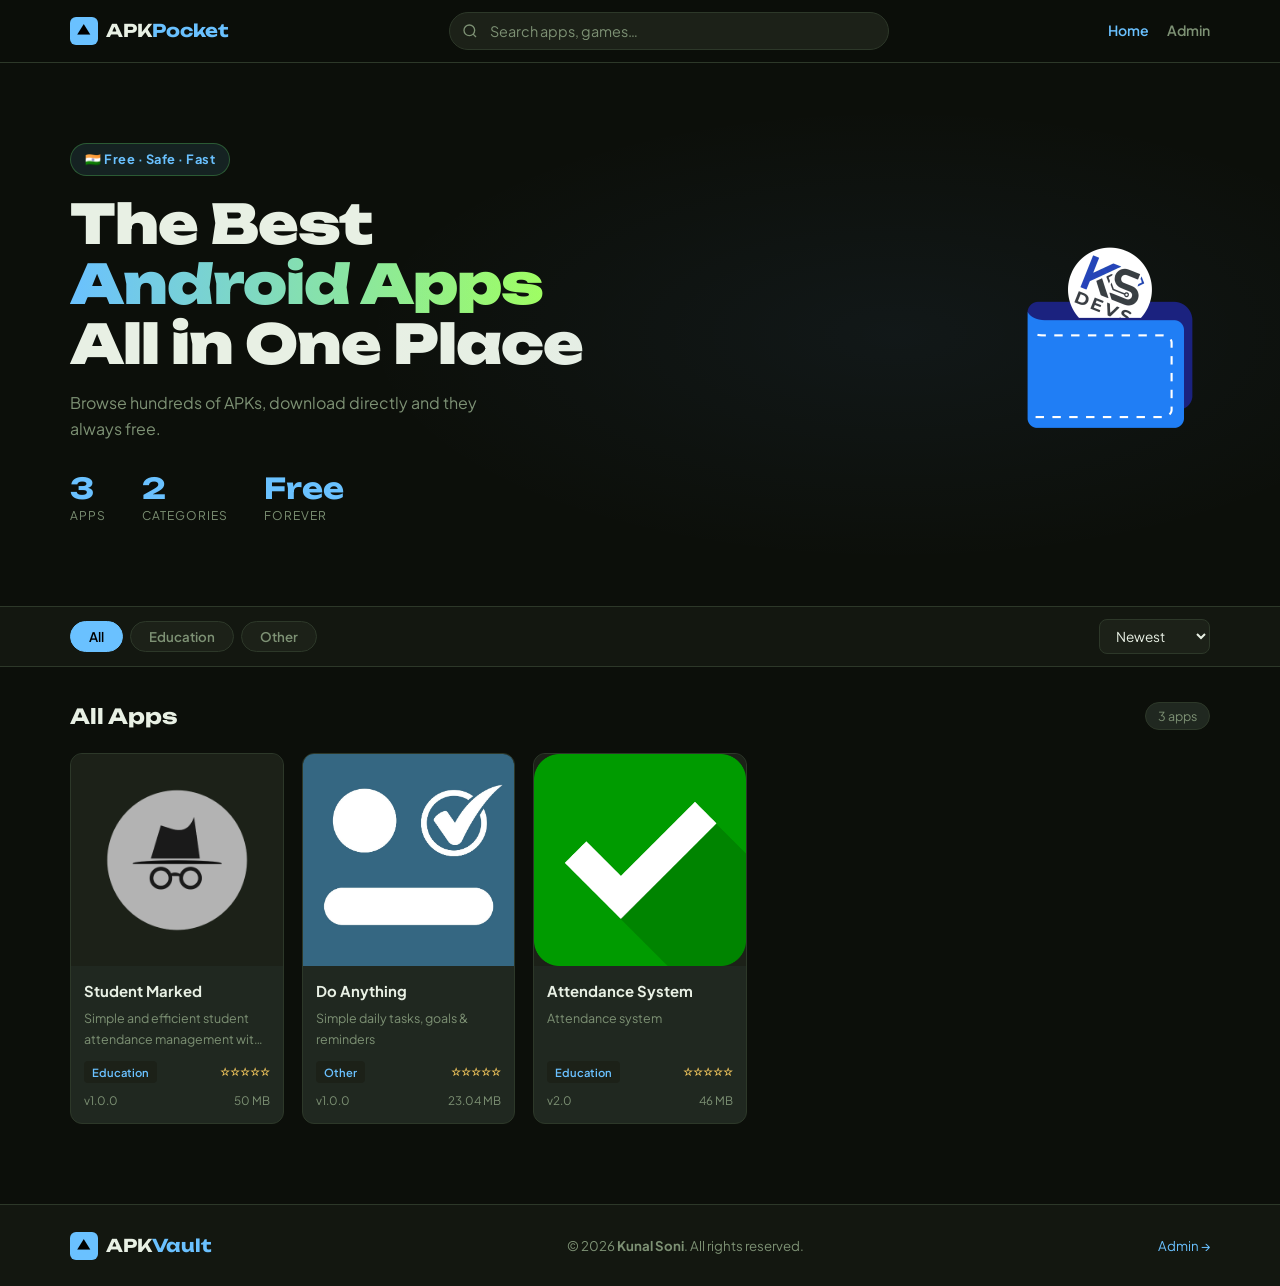
==== commit 5d7cf2d3: "Disable Right click" ====
--- a/index.html
+++ b/index.html
@@ -128,6 +128,11 @@
   </footer>
 
   <script src="app.js"></script>
+    <script>
+    document.addEventListener("contextmenu", function (event) {
+    event.preventDefault();
+});
+  </script>
 </body>
 
 </html>
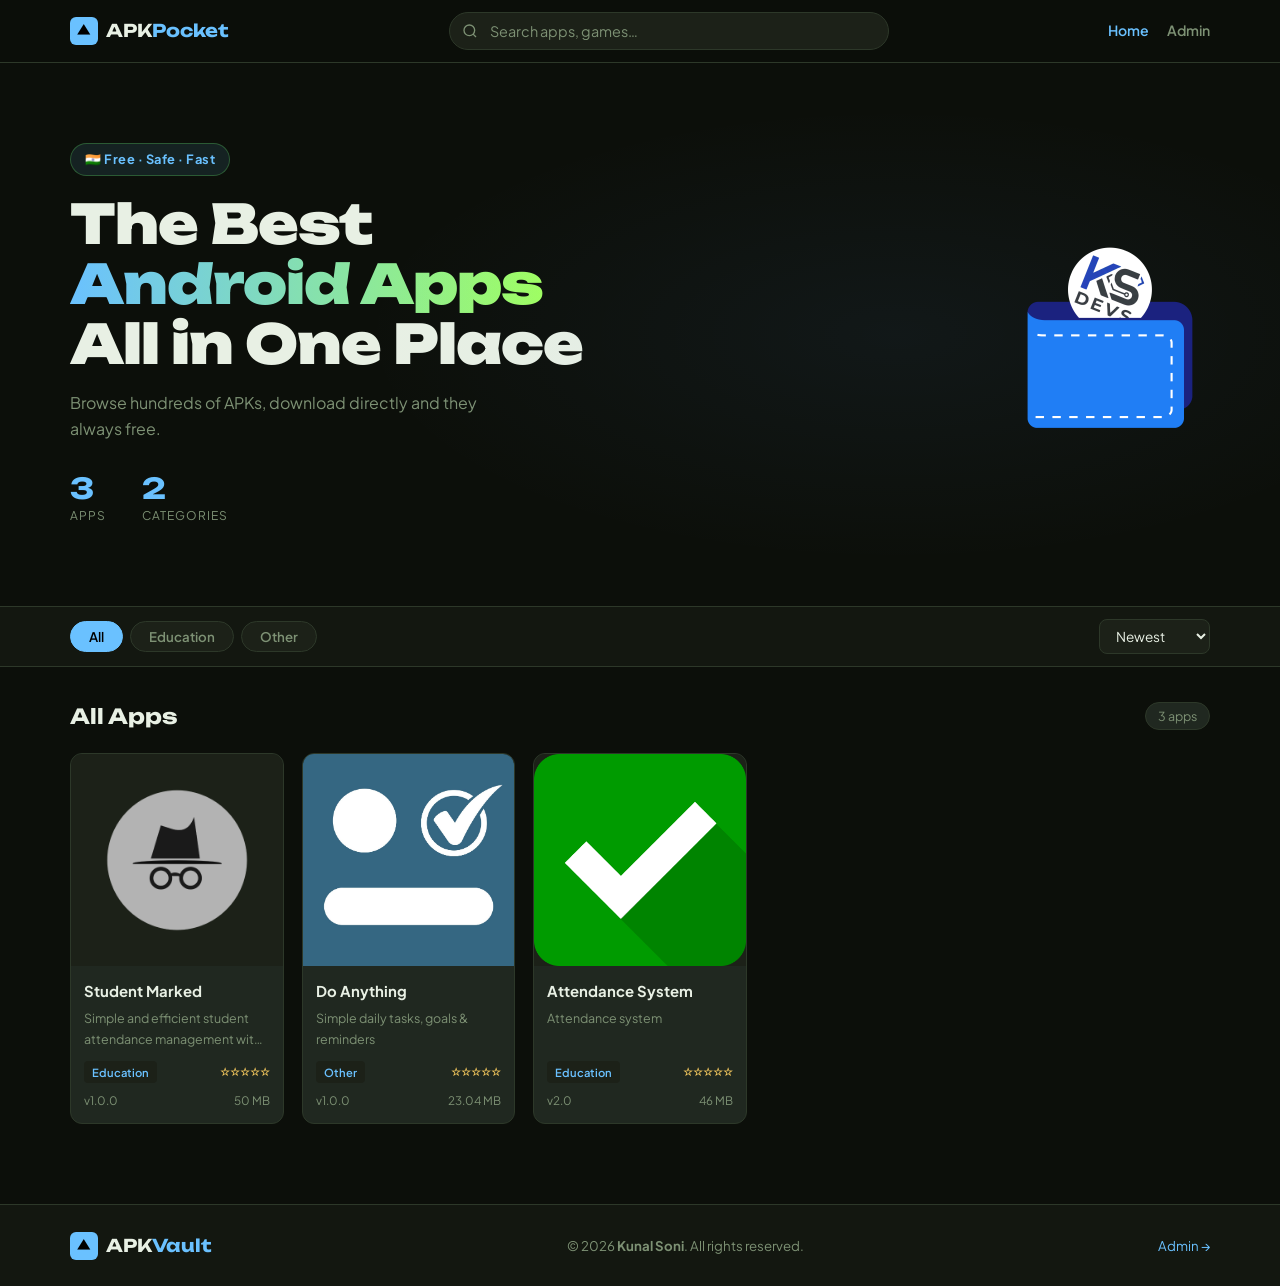
==== commit f422d3dc: "free forver remove" ====
--- a/index.html
+++ b/index.html
@@ -67,7 +67,7 @@
         <div class="hero-stats" id="heroStats">
           <div class="hstat"><span id="statTotal">0</span><small>Apps</small></div>
           <div class="hstat"><span id="statCats">0</span><small>Categories</small></div>
-          <div class="hstat"><span>Free</span><small>Forever</small></div>
+          <!-- <div class="hstat"><span>Free</span><small>Forever</small></div> -->
         </div>
       </div>
       <div class="hero-art">
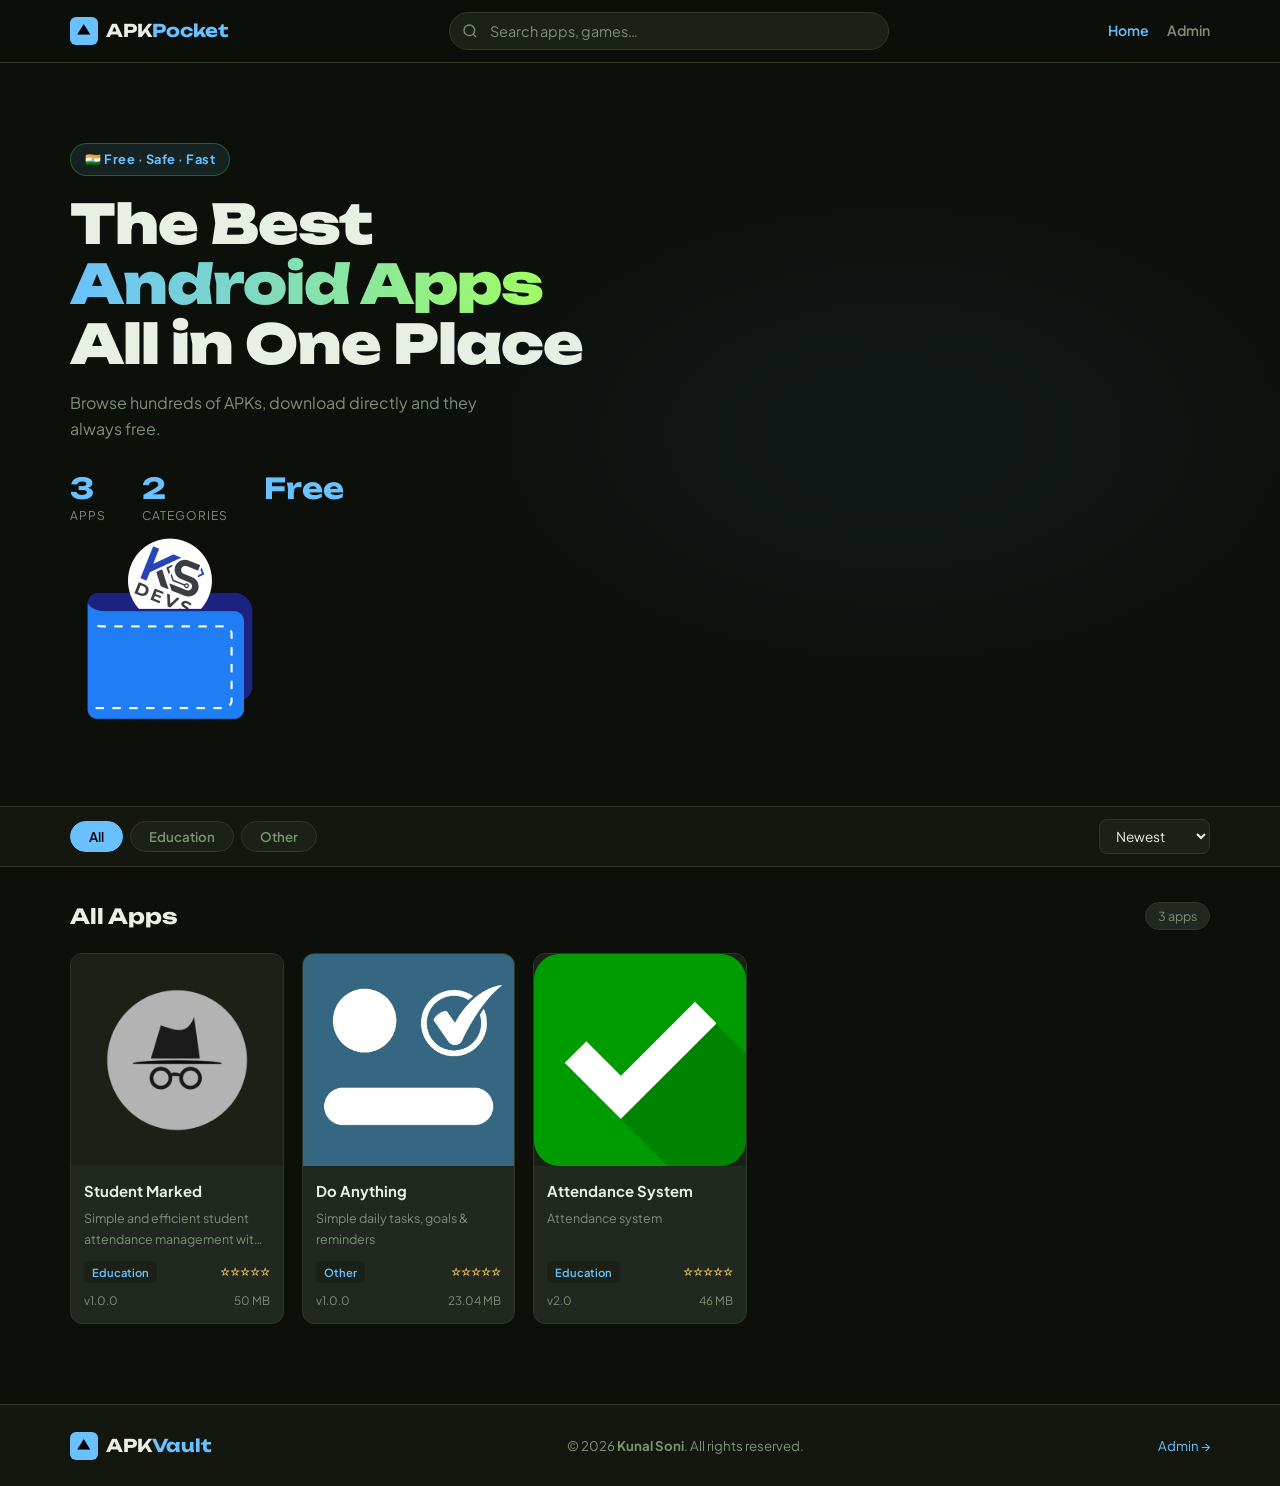
==== commit 119c3152: "Update web project" ====
--- a/index.html
+++ b/index.html
@@ -67,7 +67,8 @@
         <div class="hero-stats" id="heroStats">
           <div class="hstat"><span id="statTotal">0</span><small>Apps</small></div>
           <div class="hstat"><span id="statCats">0</span><small>Categories</small></div>
-          <!-- <div class="hstat"><span>Free</span><small>Forever</small></div> -->
+          <div class="hstat"><span>Free</span>
+            <!-- <small>Forever</small></div> -->
         </div>
       </div>
       <div class="hero-art">
